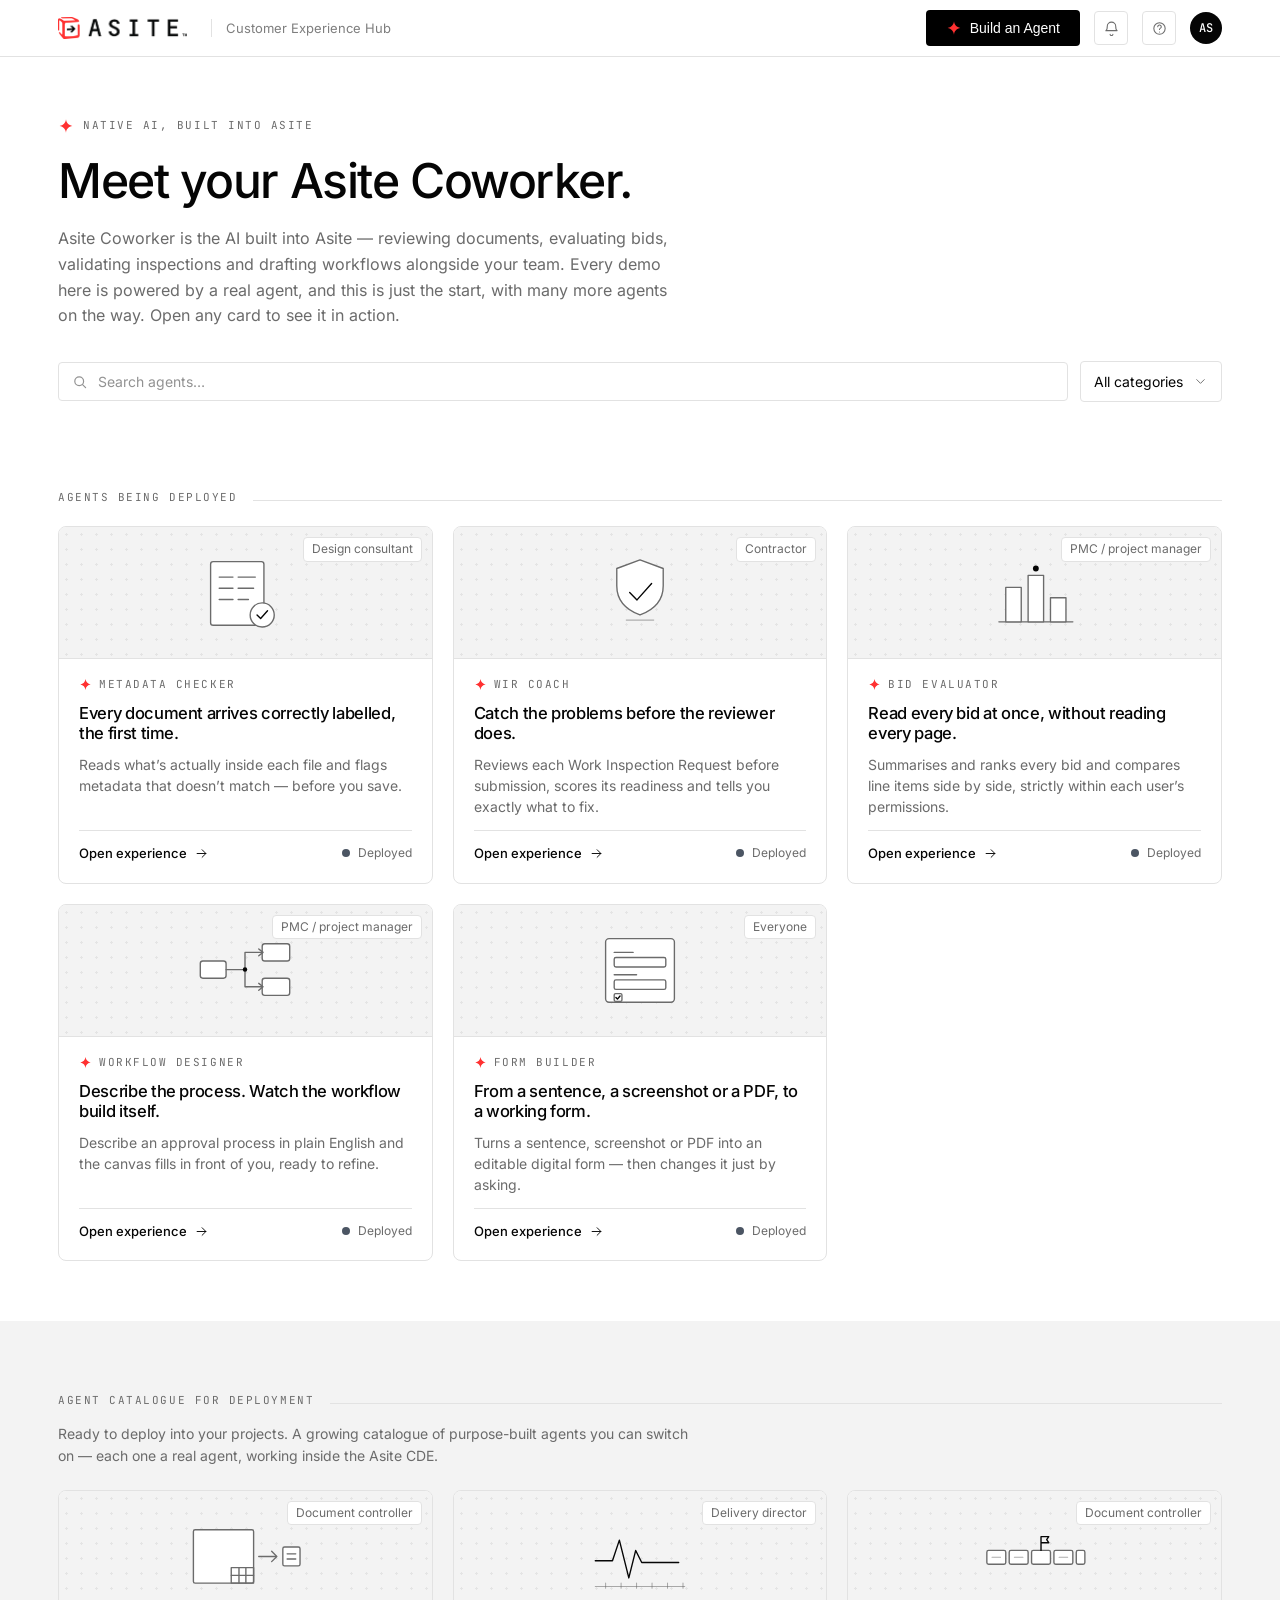
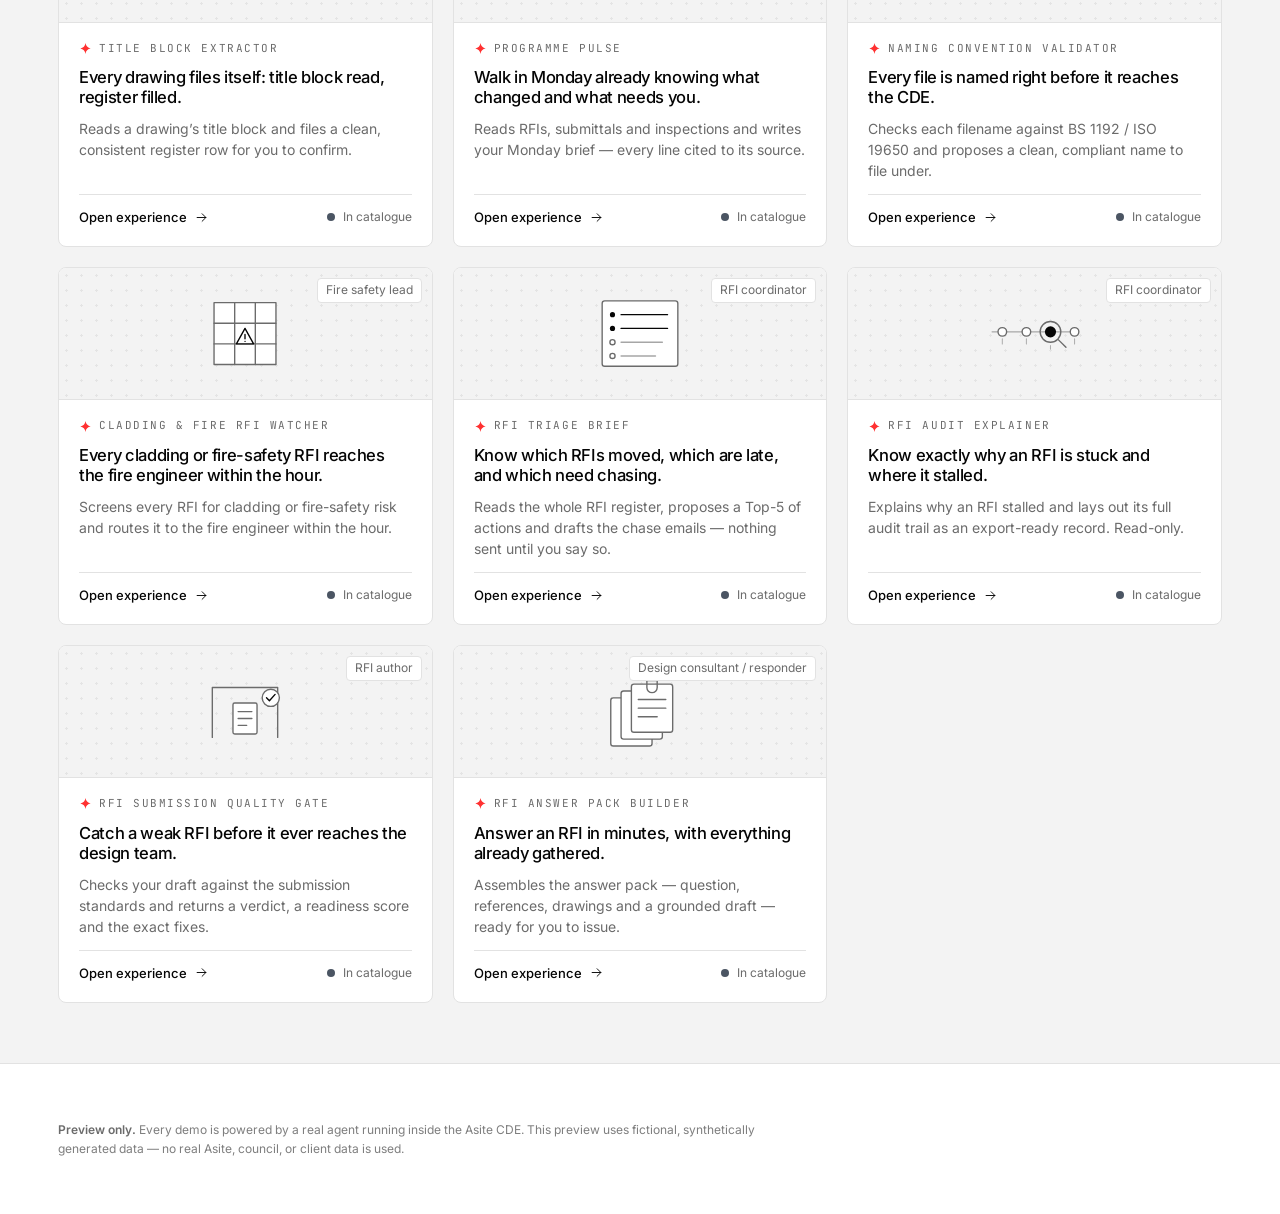
==== coworkers.html @ bb7d08a1 "asite-tech in roma" ====
<!DOCTYPE html>
<html lang="en"><head>
<meta charset="utf-8"><meta name="viewport" content="width=device-width, initial-scale=1">
<title>Meet your Asite Coworker · Asite Intelligence</title>
<link rel="icon" href="favicon.ico" sizes="any">
<link rel="icon" type="image/png" sizes="32x32" href="assets/favicons/favicon-32x32.png">
<link rel="icon" type="image/png" sizes="16x16" href="assets/favicons/favicon-16x16.png">
<link rel="apple-touch-icon" href="assets/favicons/apple-touch-icon.png">
<link rel="manifest" href="assets/favicons/site.webmanifest">
<meta name="theme-color" content="#050505">
<link rel="stylesheet" href="assets/roma.css">
<link rel="stylesheet" href="assets/app.css">
</head><body>
<nav class="roma-nav"><div class="roma-nav__in">
  <a class="brandmark" href="index.html"><img src="assets/logos/asite-logo-primary.png" alt="Asite"><span class="nav-cap">Customer Experience Hub</span></a>
  <div class="roma-nav__act">
    <button class="btn" onclick="return false;"><svg class="aispark" viewBox="0 0 24 24" fill="currentColor"><path d="M12 2c.5 5.2 4.3 9 9.5 10-5.2.9-9 4.3-9.5 10-.5-5.2-4.3-9-9.5-10 5.2-.9 9-4.3 9.5-10Z"/></svg>Build an Agent</button>
    <span class="iconbtn"><svg viewBox="0 0 24 24" fill="none" stroke="currentColor" stroke-width="1.5" stroke-linecap="round" stroke-linejoin="round"><path d="M6 9a6 6 0 0 1 12 0c0 5 2 6 2 6H4s2-1 2-6z"/><path d="M10 20a2 2 0 0 0 4 0"/></svg></span><span class="iconbtn"><svg viewBox="0 0 24 24" fill="none" stroke="currentColor" stroke-width="1.5" stroke-linecap="round" stroke-linejoin="round"><circle cx="12" cy="12" r="8"/><path d="M9.5 9.5a2.5 2.5 0 1 1 3.5 2.3c-.7.4-1 .8-1 1.7"/><path d="M12 17h.01"/></svg></span><span class="navavatar">AS</span>
  </div>
</div></nav>
<div class="band band--tight"><div class="roma-wrap">
  <span class="hero-eye"><svg class="aispark" viewBox="0 0 24 24" fill="currentColor"><path d="M12 2c.5 5.2 4.3 9 9.5 10-5.2.9-9 4.3-9.5 10-.5-5.2-4.3-9-9.5-10 5.2-.9 9-4.3 9.5-10Z"/></svg><span class="eyebrow">Native AI, built into Asite</span></span>
  <h1 class="heading">Meet your Asite Coworker.</h1>
  <p class="sec-sub" style="margin-top:20px;font-size:16px">Asite Coworker is the AI built into Asite — reviewing documents, evaluating bids, validating inspections and drafting workflows alongside your team. Every demo here is powered by a real agent, and this is just the start, with many more agents on the way. Open any card to see it in action.</p>
  <div class="controls">
    <div class="searchfield"><svg viewBox="0 0 20 20" fill="none" stroke="currentColor" stroke-width="1.5" stroke-linecap="round" stroke-linejoin="round"><circle cx="9" cy="9" r="5.5"/><path d="M13.2 13.2 L17 17"/></svg><input placeholder="Search agents…"></div>
    <span class="catselect">All categories <svg viewBox="0 0 24 24" fill="none" stroke="currentColor" stroke-width="1.5" stroke-linecap="round" stroke-linejoin="round"><path d="M6 9l6 6 6-6"/></svg></span>
  </div>
</div></div>
<div class="band band--tight" style="padding-top:8px"><div class="roma-wrap">
  <div class="sechead"><p class="eyebrow">Agents being deployed</p><span class="rl"></span></div>
  <div class="agrid"><article class="agcard">
      <div class="agthumb"><svg class="motif" viewBox="0 0 200 120" fill="none" stroke="currentColor" stroke-width="1.6" stroke-linecap="round" stroke-linejoin="round"><rect x="60" y="24" width="62" height="74" rx="3" fill="#fff"/><path d="M70 42h16M92 42h20M70 55h16M92 55h18M70 68h16M92 68h12"/><circle cx="120" cy="86" r="14" fill="#fff"/><path d="M114 86l4.2 4.2 8-9" stroke="#050505"/></svg><span class="tag">Design consultant</span></div>
      <div class="agbody">
        <div class="agcard__kick"><svg class="aispark" viewBox="0 0 24 24" fill="currentColor"><path d="M12 2c.5 5.2 4.3 9 9.5 10-5.2.9-9 4.3-9.5 10-.5-5.2-4.3-9-9.5-10 5.2-.9 9-4.3 9.5-10Z"/></svg><span class="eyebrow">Metadata Checker</span></div>
        <h3 class="agcard__title">Every document arrives correctly labelled, the first time.</h3>
        <p class="body-sm muted agcard__desc">Reads what’s actually inside each file and flags metadata that doesn’t match — before you save.</p>
        <div class="agcard__foot">
          <a class="oe" href="#" onclick="return false;">Open experience <svg viewBox="0 0 24 24" fill="none" stroke="currentColor" stroke-width="1.5" stroke-linecap="round" stroke-linejoin="round"><path d="M5 12h14M13 6l6 6-6 6"/></svg></a>
          <span class="status status--ok agcard__st">Deployed</span>
        </div>
      </div>
    </article>
<article class="agcard">
      <div class="agthumb"><svg class="motif" viewBox="0 0 200 120" fill="none" stroke="currentColor" stroke-width="1.6" stroke-linecap="round" stroke-linejoin="round"><path d="M100 22l27 10v20q0 24-27 34q-27-10-27-34V32z" fill="#fff"/><path d="M88 60l8.5 8.5 17-19" stroke="#050505"/><path d="M84 92h32" stroke-width="1.2" opacity=".5"/></svg><span class="tag">Contractor</span></div>
      <div class="agbody">
        <div class="agcard__kick"><svg class="aispark" viewBox="0 0 24 24" fill="currentColor"><path d="M12 2c.5 5.2 4.3 9 9.5 10-5.2.9-9 4.3-9.5 10-.5-5.2-4.3-9-9.5-10 5.2-.9 9-4.3 9.5-10Z"/></svg><span class="eyebrow">WIR Coach</span></div>
        <h3 class="agcard__title">Catch the problems before the reviewer does.</h3>
        <p class="body-sm muted agcard__desc">Reviews each Work Inspection Request before submission, scores its readiness and tells you exactly what to fix.</p>
        <div class="agcard__foot">
          <a class="oe" href="wir-coach.html">Open experience <svg viewBox="0 0 24 24" fill="none" stroke="currentColor" stroke-width="1.5" stroke-linecap="round" stroke-linejoin="round"><path d="M5 12h14M13 6l6 6-6 6"/></svg></a>
          <span class="status status--ok agcard__st">Deployed</span>
        </div>
      </div>
    </article>
<article class="agcard">
      <div class="agthumb"><svg class="motif" viewBox="0 0 200 120" fill="none" stroke="currentColor" stroke-width="1.6" stroke-linecap="round" stroke-linejoin="round"><path d="M58 94h86"/><rect x="66" y="54" width="18" height="40" fill="#fff"/><rect x="92" y="40" width="18" height="54" fill="#fff"/><rect x="118" y="66" width="18" height="28" fill="#fff"/><circle cx="101" cy="32" r="3.4" fill="#050505" stroke="none"/></svg><span class="tag">PMC / project manager</span></div>
      <div class="agbody">
        <div class="agcard__kick"><svg class="aispark" viewBox="0 0 24 24" fill="currentColor"><path d="M12 2c.5 5.2 4.3 9 9.5 10-5.2.9-9 4.3-9.5 10-.5-5.2-4.3-9-9.5-10 5.2-.9 9-4.3 9.5-10Z"/></svg><span class="eyebrow">Bid Evaluator</span></div>
        <h3 class="agcard__title">Read every bid at once, without reading every page.</h3>
        <p class="body-sm muted agcard__desc">Summarises and ranks every bid and compares line items side by side, strictly within each user’s permissions.</p>
        <div class="agcard__foot">
          <a class="oe" href="#" onclick="return false;">Open experience <svg viewBox="0 0 24 24" fill="none" stroke="currentColor" stroke-width="1.5" stroke-linecap="round" stroke-linejoin="round"><path d="M5 12h14M13 6l6 6-6 6"/></svg></a>
          <span class="status status--ok agcard__st">Deployed</span>
        </div>
      </div>
    </article>
<article class="agcard">
      <div class="agthumb"><svg class="motif" viewBox="0 0 200 120" fill="none" stroke="currentColor" stroke-width="1.6" stroke-linecap="round" stroke-linejoin="round"><rect x="48" y="50" width="30" height="20" rx="3" fill="#fff"/><rect x="120" y="30" width="32" height="20" rx="3" fill="#fff"/><rect x="120" y="70" width="32" height="20" rx="3" fill="#fff"/><path d="M78 60h22M100 60V40h20M100 60v20h20"/><circle cx="100" cy="60" r="2.6" fill="#050505" stroke="none"/><path d="M116 36l5 4-5 4M116 76l5 4-5 4"/></svg><span class="tag">PMC / project manager</span></div>
      <div class="agbody">
        <div class="agcard__kick"><svg class="aispark" viewBox="0 0 24 24" fill="currentColor"><path d="M12 2c.5 5.2 4.3 9 9.5 10-5.2.9-9 4.3-9.5 10-.5-5.2-4.3-9-9.5-10 5.2-.9 9-4.3 9.5-10Z"/></svg><span class="eyebrow">Workflow Designer</span></div>
        <h3 class="agcard__title">Describe the process. Watch the workflow build itself.</h3>
        <p class="body-sm muted agcard__desc">Describe an approval process in plain English and the canvas fills in front of you, ready to refine.</p>
        <div class="agcard__foot">
          <a class="oe" href="#" onclick="return false;">Open experience <svg viewBox="0 0 24 24" fill="none" stroke="currentColor" stroke-width="1.5" stroke-linecap="round" stroke-linejoin="round"><path d="M5 12h14M13 6l6 6-6 6"/></svg></a>
          <span class="status status--ok agcard__st">Deployed</span>
        </div>
      </div>
    </article>
<article class="agcard">
      <div class="agthumb"><svg class="motif" viewBox="0 0 200 120" fill="none" stroke="currentColor" stroke-width="1.6" stroke-linecap="round" stroke-linejoin="round"><rect x="60" y="24" width="80" height="74" rx="4" fill="#fff"/><path d="M70 40h22"/><rect x="70" y="46" width="60" height="11" rx="2"/><path d="M70 66h26"/><rect x="70" y="72" width="60" height="11" rx="2"/><rect x="70" y="88" width="9" height="9" rx="1.6"/><path d="M72 92.5l1.8 1.8 3-3.6" stroke="#050505"/></svg><span class="tag">Everyone</span></div>
      <div class="agbody">
        <div class="agcard__kick"><svg class="aispark" viewBox="0 0 24 24" fill="currentColor"><path d="M12 2c.5 5.2 4.3 9 9.5 10-5.2.9-9 4.3-9.5 10-.5-5.2-4.3-9-9.5-10 5.2-.9 9-4.3 9.5-10Z"/></svg><span class="eyebrow">Form Builder</span></div>
        <h3 class="agcard__title">From a sentence, a screenshot or a PDF, to a working form.</h3>
        <p class="body-sm muted agcard__desc">Turns a sentence, screenshot or PDF into an editable digital form — then changes it just by asking.</p>
        <div class="agcard__foot">
          <a class="oe" href="#" onclick="return false;">Open experience <svg viewBox="0 0 24 24" fill="none" stroke="currentColor" stroke-width="1.5" stroke-linecap="round" stroke-linejoin="round"><path d="M5 12h14M13 6l6 6-6 6"/></svg></a>
          <span class="status status--ok agcard__st">Deployed</span>
        </div>
      </div>
    </article></div>
</div></div>
<div class="band band--tint band--tight"><div class="roma-wrap">
  <div class="sechead"><p class="eyebrow">Agent catalogue for deployment</p><span class="rl"></span></div>
  <p class="section-sub">Ready to deploy into your projects. A growing catalogue of purpose-built agents you can switch on — each one a real agent, working inside the Asite CDE.</p>
  <div class="agrid"><article class="agcard">
      <div class="agthumb"><svg class="motif" viewBox="0 0 200 120" fill="none" stroke="currentColor" stroke-width="1.6" stroke-linecap="round" stroke-linejoin="round"><rect x="40" y="30" width="70" height="62" rx="2" fill="#fff"/><rect x="84" y="74" width="26" height="18"/><path d="M84 83h26M93 74v18M101 74v18"/><path d="M116 61h20"/><path d="M131 55l6 6-6 6"/><rect x="144" y="50" width="20" height="22" rx="2" fill="#fff"/><path d="M149 58h10M149 64h10"/></svg><span class="tag">Document controller</span></div>
      <div class="agbody">
        <div class="agcard__kick"><svg class="aispark" viewBox="0 0 24 24" fill="currentColor"><path d="M12 2c.5 5.2 4.3 9 9.5 10-5.2.9-9 4.3-9.5 10-.5-5.2-4.3-9-9.5-10 5.2-.9 9-4.3 9.5-10Z"/></svg><span class="eyebrow">Title Block Extractor</span></div>
        <h3 class="agcard__title">Every drawing files itself: title block read, register filled.</h3>
        <p class="body-sm muted agcard__desc">Reads a drawing’s title block and files a clean, consistent register row for you to confirm.</p>
        <div class="agcard__foot">
          <a class="oe" href="#" onclick="return false;">Open experience <svg viewBox="0 0 24 24" fill="none" stroke="currentColor" stroke-width="1.5" stroke-linecap="round" stroke-linejoin="round"><path d="M5 12h14M13 6l6 6-6 6"/></svg></a>
          <span class="status status--ok agcard__st">In catalogue</span>
        </div>
      </div>
    </article>
<article class="agcard">
      <div class="agthumb"><svg class="motif" viewBox="0 0 200 120" fill="none" stroke="currentColor" stroke-width="1.6" stroke-linecap="round" stroke-linejoin="round"><path d="M48 96h104" stroke-width="1.2" opacity=".55"/><path d="M60 92v6M78 92v6M96 92v6M114 92v6M132 92v6M150 92v6" stroke-width="1.2" opacity=".55"/><path d="M48 66h20l8-24 11 44 8-32 7 14h43" stroke="#050505"/></svg><span class="tag">Delivery director</span></div>
      <div class="agbody">
        <div class="agcard__kick"><svg class="aispark" viewBox="0 0 24 24" fill="currentColor"><path d="M12 2c.5 5.2 4.3 9 9.5 10-5.2.9-9 4.3-9.5 10-.5-5.2-4.3-9-9.5-10 5.2-.9 9-4.3 9.5-10Z"/></svg><span class="eyebrow">Programme Pulse</span></div>
        <h3 class="agcard__title">Walk in Monday already knowing what changed and what needs you.</h3>
        <p class="body-sm muted agcard__desc">Reads RFIs, submittals and inspections and writes your Monday brief — every line cited to its source.</p>
        <div class="agcard__foot">
          <a class="oe" href="#" onclick="return false;">Open experience <svg viewBox="0 0 24 24" fill="none" stroke="currentColor" stroke-width="1.5" stroke-linecap="round" stroke-linejoin="round"><path d="M5 12h14M13 6l6 6-6 6"/></svg></a>
          <span class="status status--ok agcard__st">In catalogue</span>
        </div>
      </div>
    </article>
<article class="agcard">
      <div class="agthumb"><svg class="motif" viewBox="0 0 200 120" fill="none" stroke="currentColor" stroke-width="1.6" stroke-linecap="round" stroke-linejoin="round"><rect x="44" y="54" width="22" height="16" rx="2" fill="#fff"/><rect x="70" y="54" width="22" height="16" rx="2" fill="#fff"/><rect x="96" y="54" width="22" height="16" rx="2" fill="#fff"/><rect x="122" y="54" width="22" height="16" rx="2" fill="#fff"/><rect x="148" y="54" width="10" height="16" rx="2" fill="#fff"/><path d="M50 62h10M76 62h10M128 62h10" stroke-width="1.2" opacity=".55"/><path d="M107 38v16M107 38h9l-2.4 3.4L116 45h-9" stroke="#050505"/></svg><span class="tag">Document controller</span></div>
      <div class="agbody">
        <div class="agcard__kick"><svg class="aispark" viewBox="0 0 24 24" fill="currentColor"><path d="M12 2c.5 5.2 4.3 9 9.5 10-5.2.9-9 4.3-9.5 10-.5-5.2-4.3-9-9.5-10 5.2-.9 9-4.3 9.5-10Z"/></svg><span class="eyebrow">Naming Convention Validator</span></div>
        <h3 class="agcard__title">Every file is named right before it reaches the CDE.</h3>
        <p class="body-sm muted agcard__desc">Checks each filename against BS 1192 / ISO 19650 and proposes a clean, compliant name to file under.</p>
        <div class="agcard__foot">
          <a class="oe" href="#" onclick="return false;">Open experience <svg viewBox="0 0 24 24" fill="none" stroke="currentColor" stroke-width="1.5" stroke-linecap="round" stroke-linejoin="round"><path d="M5 12h14M13 6l6 6-6 6"/></svg></a>
          <span class="status status--ok agcard__st">In catalogue</span>
        </div>
      </div>
    </article>
<article class="agcard">
      <div class="agthumb"><svg class="motif" viewBox="0 0 200 120" fill="none" stroke="currentColor" stroke-width="1.6" stroke-linecap="round" stroke-linejoin="round"><rect x="64" y="24" width="72" height="72" fill="#fff"/><path d="M88 24v72M112 24v72M64 48h72M64 72h72"/><path d="M100 54l10 18H90z" fill="#fff" stroke="#050505"/><path d="M100 61v5M100 69h.1" stroke="#050505"/></svg><span class="tag">Fire safety lead</span></div>
      <div class="agbody">
        <div class="agcard__kick"><svg class="aispark" viewBox="0 0 24 24" fill="currentColor"><path d="M12 2c.5 5.2 4.3 9 9.5 10-5.2.9-9 4.3-9.5 10-.5-5.2-4.3-9-9.5-10 5.2-.9 9-4.3 9.5-10Z"/></svg><span class="eyebrow">Cladding & Fire RFI Watcher</span></div>
        <h3 class="agcard__title">Every cladding or fire-safety RFI reaches the fire engineer within the hour.</h3>
        <p class="body-sm muted agcard__desc">Screens every RFI for cladding or fire-safety risk and routes it to the fire engineer within the hour.</p>
        <div class="agcard__foot">
          <a class="oe" href="#" onclick="return false;">Open experience <svg viewBox="0 0 24 24" fill="none" stroke="currentColor" stroke-width="1.5" stroke-linecap="round" stroke-linejoin="round"><path d="M5 12h14M13 6l6 6-6 6"/></svg></a>
          <span class="status status--ok agcard__st">In catalogue</span>
        </div>
      </div>
    </article>
<article class="agcard">
      <div class="agthumb"><svg class="motif" viewBox="0 0 200 120" fill="none" stroke="currentColor" stroke-width="1.6" stroke-linecap="round" stroke-linejoin="round"><rect x="56" y="22" width="88" height="76" rx="3" fill="#fff"/><circle cx="68" cy="38" r="3" fill="#050505" stroke="none"/><path d="M78 38h54" stroke="#050505"/><circle cx="68" cy="54" r="3" fill="#050505" stroke="none"/><path d="M78 54h54" stroke="#050505"/><circle cx="68" cy="70" r="3"/><path d="M78 70h48" opacity=".6"/><circle cx="68" cy="86" r="3"/><path d="M78 86h40" opacity=".6"/></svg><span class="tag">RFI coordinator</span></div>
      <div class="agbody">
        <div class="agcard__kick"><svg class="aispark" viewBox="0 0 24 24" fill="currentColor"><path d="M12 2c.5 5.2 4.3 9 9.5 10-5.2.9-9 4.3-9.5 10-.5-5.2-4.3-9-9.5-10 5.2-.9 9-4.3 9.5-10Z"/></svg><span class="eyebrow">RFI Triage Brief</span></div>
        <h3 class="agcard__title">Know which RFIs moved, which are late, and which need chasing.</h3>
        <p class="body-sm muted agcard__desc">Reads the whole RFI register, proposes a Top-5 of actions and drafts the chase emails — nothing sent until you say so.</p>
        <div class="agcard__foot">
          <a class="oe" href="#" onclick="return false;">Open experience <svg viewBox="0 0 24 24" fill="none" stroke="currentColor" stroke-width="1.5" stroke-linecap="round" stroke-linejoin="round"><path d="M5 12h14M13 6l6 6-6 6"/></svg></a>
          <span class="status status--ok agcard__st">In catalogue</span>
        </div>
      </div>
    </article>
<article class="agcard">
      <div class="agthumb"><svg class="motif" viewBox="0 0 200 120" fill="none" stroke="currentColor" stroke-width="1.6" stroke-linecap="round" stroke-linejoin="round"><path d="M50 58h100" stroke-width="1.2" opacity=".55"/><circle cx="62" cy="58" r="5" fill="#fff"/><circle cx="90" cy="58" r="5" fill="#fff"/><circle cx="146" cy="58" r="5" fill="#fff"/><circle cx="118" cy="58" r="6.5" fill="#050505" stroke="none"/><circle cx="118" cy="58" r="12"/><path d="M127 67l9 9"/><path d="M62 66v6M90 66v6M118 74v4M146 66v6" stroke-width="1.2" opacity=".5"/></svg><span class="tag">RFI coordinator</span></div>
      <div class="agbody">
        <div class="agcard__kick"><svg class="aispark" viewBox="0 0 24 24" fill="currentColor"><path d="M12 2c.5 5.2 4.3 9 9.5 10-5.2.9-9 4.3-9.5 10-.5-5.2-4.3-9-9.5-10 5.2-.9 9-4.3 9.5-10Z"/></svg><span class="eyebrow">RFI Audit Explainer</span></div>
        <h3 class="agcard__title">Know exactly why an RFI is stuck and where it stalled.</h3>
        <p class="body-sm muted agcard__desc">Explains why an RFI stalled and lays out its full audit trail as an export-ready record. Read-only.</p>
        <div class="agcard__foot">
          <a class="oe" href="#" onclick="return false;">Open experience <svg viewBox="0 0 24 24" fill="none" stroke="currentColor" stroke-width="1.5" stroke-linecap="round" stroke-linejoin="round"><path d="M5 12h14M13 6l6 6-6 6"/></svg></a>
          <span class="status status--ok agcard__st">In catalogue</span>
        </div>
      </div>
    </article>
<article class="agcard">
      <div class="agthumb"><svg class="motif" viewBox="0 0 200 120" fill="none" stroke="currentColor" stroke-width="1.6" stroke-linecap="round" stroke-linejoin="round"><path d="M62 32v58M138 32v58M62 32h76"/><rect x="86" y="50" width="28" height="36" rx="2" fill="#fff"/><path d="M92 60h16M92 68h16M92 76h10"/><circle cx="130" cy="44" r="10" fill="#fff"/><path d="M125 44l3.4 3.4 6.6-7.4" stroke="#050505"/></svg><span class="tag">RFI author</span></div>
      <div class="agbody">
        <div class="agcard__kick"><svg class="aispark" viewBox="0 0 24 24" fill="currentColor"><path d="M12 2c.5 5.2 4.3 9 9.5 10-5.2.9-9 4.3-9.5 10-.5-5.2-4.3-9-9.5-10 5.2-.9 9-4.3 9.5-10Z"/></svg><span class="eyebrow">RFI Submission Quality Gate</span></div>
        <h3 class="agcard__title">Catch a weak RFI before it ever reaches the design team.</h3>
        <p class="body-sm muted agcard__desc">Checks your draft against the submission standards and returns a verdict, a readiness score and the exact fixes.</p>
        <div class="agcard__foot">
          <a class="oe" href="#" onclick="return false;">Open experience <svg viewBox="0 0 24 24" fill="none" stroke="currentColor" stroke-width="1.5" stroke-linecap="round" stroke-linejoin="round"><path d="M5 12h14M13 6l6 6-6 6"/></svg></a>
          <span class="status status--ok agcard__st">In catalogue</span>
        </div>
      </div>
    </article>
<article class="agcard">
      <div class="agthumb"><svg class="motif" viewBox="0 0 200 120" fill="none" stroke="currentColor" stroke-width="1.6" stroke-linecap="round" stroke-linejoin="round"><rect x="66" y="44" width="48" height="56" rx="3" fill="#fff"/><rect x="78" y="36" width="48" height="56" rx="3" fill="#fff"/><rect x="90" y="28" width="48" height="56" rx="3" fill="#fff"/><path d="M98 46h32M98 56h32M98 66h22"/><path d="M108 24h12v8a6 6 0 0 1-12 0z"/></svg><span class="tag">Design consultant / responder</span></div>
      <div class="agbody">
        <div class="agcard__kick"><svg class="aispark" viewBox="0 0 24 24" fill="currentColor"><path d="M12 2c.5 5.2 4.3 9 9.5 10-5.2.9-9 4.3-9.5 10-.5-5.2-4.3-9-9.5-10 5.2-.9 9-4.3 9.5-10Z"/></svg><span class="eyebrow">RFI Answer Pack Builder</span></div>
        <h3 class="agcard__title">Answer an RFI in minutes, with everything already gathered.</h3>
        <p class="body-sm muted agcard__desc">Assembles the answer pack — question, references, drawings and a grounded draft — ready for you to issue.</p>
        <div class="agcard__foot">
          <a class="oe" href="#" onclick="return false;">Open experience <svg viewBox="0 0 24 24" fill="none" stroke="currentColor" stroke-width="1.5" stroke-linecap="round" stroke-linejoin="round"><path d="M5 12h14M13 6l6 6-6 6"/></svg></a>
          <span class="status status--ok agcard__st">In catalogue</span>
        </div>
      </div>
    </article></div>
</div></div>
<footer class="roma-foot"><div class="roma-wrap"><p class="footfine"><b>Preview only.</b> Every demo is powered by a real agent running inside the Asite CDE. This preview uses fictional, synthetically generated data — no real Asite, council, or client data is used.</p></div></footer>
</body></html>
---- assets/roma.css ----
/* ============================================================
   ASITE — ROMA · roma.css
   Standalone component stylesheet. Bundles tokens + fonts +
   component recipes so a team can drop this one file (plus the
   .woff2 fonts beside it) and build on-brand Roma surfaces.
   ------------------------------------------------------------
   Rules that never bend:
   · FULLY ACHROMATIC. There is no chromatic accent anywhere in
     the interface. Red survives in exactly two places: the Asite
     logo artwork, and error/alert communication (--error).
   · Depth from 1px hairlines + ONE shadow — never fills.
   · NO EDGE BARS (COMPULSORY). Never put a thick or coloured
     border on the edge of a card, panel, banner, row or callout.
     All structural borders are the 1px neutral --hairline; accent
     is carried by a mark/dot/tint, never a rail.
   · Hierarchy by VALUE (ink → ink-2 → ink-3) and weight (400→500).
   · Editorial corners: 4px interactive, 8px cards. No pills.
   · Secondary CTAs carry a FULL border — never a bottom stroke.
   · Inter for everything; JetBrains Mono for data/figures.
   ============================================================ */

@font-face { font-family:'Inter'; src:url('fonts/Inter-400.woff2') format('woff2'); font-weight:400; font-display:swap; }
@font-face { font-family:'Inter'; src:url('fonts/Inter-500.woff2') format('woff2'); font-weight:500; font-display:swap; }
@font-face { font-family:'Inter'; src:url('fonts/Inter-600.woff2') format('woff2'); font-weight:600; font-display:swap; }
@font-face { font-family:'JetBrains Mono'; src:url('fonts/JetBrainsMono-400.woff2') format('woff2'); font-weight:400; font-display:swap; }
@font-face { font-family:'JetBrains Mono'; src:url('fonts/JetBrainsMono-500.woff2') format('woff2'); font-weight:500; font-display:swap; }

:root{
  --ink:#050505; --ink-black:#000; --ink-nav:#151515; --ink-fine:#292929;
  --ink-2:#6b6b6b; --ink-3:#7e7e7e; --ink-mute:#929292; --ink-faint:#b3b3b3;
  --canvas:#fff; --tint:#f3f3f3; --hairline:#e2e2e2; --hairline-strong:#d4d4d4;
  /* fully achromatic — retired accent repointed to ink / neutral */
  --focus-ring:rgba(5,5,5,.16); --select-wash:rgba(5,5,5,.05);
  --signal:var(--ink); --signal-deep:#000; --signal-wash:var(--select-wash); --signal-line:var(--focus-ring);
  /* brand red lives only in the logo artwork */
  --brand-red:#FF3131;
  /* error — the only red allowed in the interface */
  --error:#E5241B; --error-wash:rgba(229,36,27,.10); --error-line:rgba(229,36,27,.32);
  --ok:#4B5563; --warn:#6b6b6b; --stop:#E5241B; --info:#6b6b6b; --idle:#b3b3b3;
  --font-sans:'Inter',ui-sans-serif,system-ui,-apple-system,'Helvetica Neue',Arial,sans-serif;
  --font-mono:'JetBrains Mono',ui-monospace,'SF Mono',Menlo,Consolas,monospace;
  --r-sharp:4px; --r-card:8px;
  --shadow-card:rgba(5,5,5,.08) 0 2px 24px 0;
  --page-max:1212px; --ease:cubic-bezier(.41,.66,.36,.86);
}

/* ---- reset ------------------------------------------------ */
*{box-sizing:border-box;margin:0;padding:0}
html{-webkit-font-smoothing:antialiased;text-rendering:optimizeLegibility}
body{background:var(--canvas);color:var(--ink);font-family:var(--font-sans);
  font-size:16px;line-height:1.4;font-weight:400}
a{color:inherit;text-decoration:none}
img,svg{display:block;max-width:100%}
::selection{background:#050505;color:#fff}

/* ---- type helpers ---------------------------------------- */
.display   {font-size:clamp(38px,5.4vw,54px);line-height:1;letter-spacing:-1.62px;font-weight:500}
.heading   {font-size:48px;line-height:1.05;letter-spacing:-1.44px;font-weight:500}
.heading-sm{font-size:32px;line-height:1.1;letter-spacing:-.74px;font-weight:500}
.subheading{font-size:20px;line-height:1.2;letter-spacing:-.4px;font-weight:500}
.body      {font-size:16px;line-height:1.4;font-weight:400}
.body-sm   {font-size:14px;line-height:1.4;font-weight:400}
.caption   {font-size:12px;line-height:1.4;color:var(--ink-3)}
.mono      {font-family:var(--font-mono);font-size:12.5px;line-height:1.5;letter-spacing:0}
.muted     {color:var(--ink-2)}
.eyebrow   {font-family:var(--font-mono);font-size:11px;letter-spacing:.14em;text-transform:uppercase;color:var(--ink-2)}

/* ---- layout ---------------------------------------------- */
.roma-wrap{max-width:var(--page-max);margin:0 auto;padding:0 24px}
.band{background:var(--canvas);padding:96px 0}
.band--tint{background:var(--tint)}
.band--tight{padding:60px 0}
.rule{height:1px;background:var(--hairline);border:0}

/* ---- navigation ------------------------------------------ */
.roma-nav{position:sticky;top:0;z-index:50;background:rgba(255,255,255,.86);
  backdrop-filter:saturate(1.4) blur(10px);border-bottom:1px solid var(--hairline)}
.roma-nav__in{max-width:var(--page-max);margin:0 auto;height:56px;padding:0 24px;
  display:flex;align-items:center;justify-content:space-between}
.roma-logo{display:flex;align-items:center;gap:9px;color:var(--ink)}
.roma-logo svg{height:20px;width:auto}
.roma-logo__word{font-weight:600;font-size:15px;letter-spacing:.16em}
.roma-nav__links{display:flex;gap:22px}
.roma-nav__links a{font-size:14px;color:var(--ink-nav);transition:color .2s var(--ease)}
.roma-nav__links a:hover{color:var(--ink)}
.roma-nav__act{display:flex;align-items:center;gap:14px}

/* ---- buttons --------------------------------------------- */
.btn{display:inline-flex;align-items:center;gap:8px;background:var(--ink-black);
  color:#fff;font-size:14px;font-weight:500;padding:10px 20px;border:0;
  border-radius:var(--r-sharp);cursor:pointer;transition:background .2s var(--ease),transform .2s var(--ease)}
.btn:hover{background:#1a1a1a}
.btn--lg{padding:13px 26px;font-size:16px}
/* secondary CTA — FULL border, never a bottom stroke */
.btn-ghost{display:inline-flex;align-items:center;gap:8px;background:none;
  color:var(--ink);font-size:14px;font-weight:500;padding:9px 18px;
  border:1px solid var(--hairline-strong);border-radius:var(--r-sharp);
  cursor:pointer;transition:border-color .2s var(--ease),background .2s var(--ease)}
.btn-ghost:hover{border-color:var(--ink)}
/* plain text link (for tertiary nav actions that shouldn't be a button) */
.btn-link{background:none;border:0;color:var(--ink-2);font-size:14px;padding:9px 0;cursor:pointer;transition:color .2s var(--ease)}
.btn-link:hover{color:var(--ink)}
.btn-outline{display:inline-flex;align-items:center;gap:8px;background:none;
  border:1px solid var(--hairline-strong);color:var(--ink);font-size:14px;font-weight:500;
  padding:9px 18px;border-radius:var(--r-sharp);cursor:pointer;transition:border-color .2s var(--ease)}
.btn-outline:hover{border-color:var(--ink)}
.btn-muted{background:none;border:1px solid rgba(0,0,0,.28);color:rgba(0,0,0,.4);
  font-size:14px;padding:9px 18px;border-radius:var(--r-sharp);cursor:not-allowed}

/* ---- tab row --------------------------------------------- */
.tabrow{display:flex;gap:8px;overflow-x:auto;border-bottom:1px solid var(--hairline)}
.tab{font-size:14px;font-weight:400;color:rgba(0,0,0,.4);padding:10px 2px;
  border:0;background:none;border-bottom:1px solid transparent;margin-bottom:-1px;
  cursor:pointer;white-space:nowrap;transition:color .2s var(--ease),border-color .2s var(--ease)}
.tab:hover{color:var(--ink-2)}
.tab[aria-selected="true"],.tab.is-active{color:var(--ink);border-bottom-color:var(--ink)}

/* ---- cards ----------------------------------------------- */
.card{background:var(--canvas);border-radius:var(--r-card);border:1px solid var(--hairline);padding:24px}
.band--tint .card{border-color:transparent;box-shadow:var(--shadow-card)}
.card__title{font-size:16px;font-weight:500;letter-spacing:-.2px}
.card__meta{font-size:12px;color:var(--ink-3);margin-top:2px}

/* ---- frames (images / previews) -------------------------- */
.frame{border:1px solid var(--hairline);border-radius:var(--r-card);padding:3px;background:var(--canvas)}
.frame img{border-radius:6px}

/* ---- inputs ---------------------------------------------- */
.input{width:100%;font-family:var(--font-sans);font-size:14px;color:var(--ink);
  background:var(--canvas);border:1px solid var(--hairline);border-radius:var(--r-sharp);
  padding:10px 12px;transition:border-color .2s var(--ease)}
.input::placeholder{color:var(--ink-mute)}
.input:focus{outline:0;border-color:var(--ink)}

/* ---- tags / chips ---------------------------------------- */
.tag{display:inline-flex;align-items:center;gap:6px;font-size:12px;color:var(--ink-2);
  border:1px solid var(--hairline);border-radius:var(--r-sharp);padding:3px 8px}
.chip{display:inline-flex;align-items:center;gap:6px;font-family:var(--font-mono);
  font-size:11.5px;color:var(--ink-2);border:1px solid var(--hairline);
  border-radius:var(--r-sharp);padding:4px 8px;background:var(--canvas)}

/* ---- status (dot + text, never a filled pill) ------------ */
.status{display:inline-flex;align-items:center;gap:8px;font-size:13px;color:var(--ink)}
.status::before{content:"";width:8px;height:8px;border-radius:50%;background:var(--idle);flex:0 0 auto}
.status--ok::before{background:var(--ok)} .status--warn::before{background:var(--warn)}
.status--stop::before{background:var(--stop)} .status--info::before{background:var(--info)}

/* ---- trust logo bar -------------------------------------- */
.logobar{display:flex;flex-wrap:wrap;align-items:center;gap:40px;justify-content:center}
.logobar img,.logobar span{height:20px;opacity:.7;filter:grayscale(1)}
.logobar span{font-size:14px;color:var(--ink-2);display:inline-flex;align-items:center}

/* ---- testimonial ----------------------------------------- */
.testimonial{background:var(--canvas);border-radius:var(--r-card);box-shadow:var(--shadow-card);padding:26px}
.testimonial p{font-size:16px;line-height:1.5;color:var(--ink)}
.testimonial figcaption{display:flex;align-items:center;gap:10px;margin-top:18px}
.testimonial img{width:32px;height:32px;border-radius:50%}
.testimonial .name{font-size:14px;font-weight:500}
.testimonial .role{font-size:12px;color:var(--ink-3)}

/* ---- stat ------------------------------------------------ */
.stat{display:flex;flex-direction:column;gap:4px}
.stat__n{font-size:48px;line-height:1;letter-spacing:-1.4px;font-weight:500}
.stat__l{font-size:13px;color:var(--ink-2)}

/* ---- footer ---------------------------------------------- */
.roma-foot{background:var(--canvas);border-top:1px solid var(--hairline);padding:56px 0}
.roma-foot a{color:var(--ink-2);font-size:14px}
.roma-foot a:hover{color:var(--ink)}
.roma-foot .fine{color:var(--ink-fine);font-size:12px}

/* ============================================================
   PRODUCT FRAME — .roma-product
   Achromatic like everything else. A browser-chrome top bar
   frames the surface as content. The primary product action is
   filled ink; the live element is an INK dot that pulses.
   ============================================================ */
.roma-product{border:1px solid var(--hairline);border-radius:var(--r-card);
  overflow:hidden;background:var(--canvas);box-shadow:var(--shadow-card)}
.roma-product__bar{display:flex;align-items:center;gap:8px;height:36px;padding:0 12px;
  background:var(--tint);border-bottom:1px solid var(--hairline)}
.roma-product__bar i{width:9px;height:9px;border-radius:50%;background:var(--hairline-strong);display:block}
.roma-product__bar .u{margin-left:8px;font-family:var(--font-mono);font-size:11px;color:var(--ink-3)}
.roma-product__body{padding:20px}
.roma-product .accent{color:var(--ink)}
.roma-product .accent-bg{background:var(--ink);color:#fff}
.roma-product .accent-line{border-color:var(--hairline-strong)}
.roma-product .accent-wash{background:var(--select-wash)}
.roma-product .p-focus{outline:0;box-shadow:0 0 0 3px var(--focus-ring);border-color:var(--ink)}
.roma-product .p-btn{background:var(--ink-black);color:#fff;font-size:13px;font-weight:500;
  border:0;border-radius:6px;padding:8px 14px;cursor:pointer;transition:background .2s var(--ease)}
.roma-product .p-btn:hover{background:#1a1a1a}
.roma-product .p-status{display:inline-flex;align-items:center;gap:7px;font-size:12.5px;color:var(--ink)}
.roma-product .p-status::before{content:"";width:8px;height:8px;border-radius:50%;background:var(--idle)}
.roma-product .p-live::before{background:var(--ink);animation:roma-pulse 1.4s var(--ease) infinite}

/* ============================================================
   ASITE INTELLIGENCE — achromatic register
   No AI purple, no robots, no gradients. Intelligence is a
   4-point spark (setting-out cross → star), rendered in INK.
   The live agent is a filled-ink spark that pulses; errors use
   --error. Nothing here is coloured.
   ============================================================ */
.spark{width:16px;height:16px;color:var(--ink);flex:0 0 auto}
.spark--live{color:var(--ink)}
.spark--live-pulse{color:var(--ink);animation:roma-pulse 1.4s var(--ease) infinite}
.orb{width:40px;height:40px;border-radius:50%;border:1px solid var(--hairline);
  display:grid;place-items:center;background:var(--canvas)}
.orb .spark{width:18px;height:18px}
.runcard{border:1px solid var(--hairline);border-radius:var(--r-card);background:var(--canvas);padding:16px}
.runcard__tele{font-family:var(--font-mono);font-size:11.5px;color:var(--ink-3);
  display:flex;gap:14px;flex-wrap:wrap}
.reasoning{font-size:13px;color:var(--ink-3);line-height:1.5}
.toolcall{font-family:var(--font-mono);font-size:11.5px;color:var(--ink-2);
  background:var(--tint);border-radius:var(--r-sharp);padding:8px 10px}
.cite{font-family:var(--font-mono);font-size:11px;color:var(--ink-2);
  border-bottom:1px dotted var(--ink-mute);cursor:pointer}
.skeleton{background:linear-gradient(90deg,var(--tint) 25%,#ececec 37%,var(--tint) 63%);
  background-size:400% 100%;animation:roma-shimmer 1.4s ease infinite;border-radius:var(--r-sharp);height:12px}

@keyframes roma-pulse{0%,100%{opacity:1}50%{opacity:.35}}
@keyframes roma-shimmer{0%{background-position:100% 0}100%{background-position:0 0}}
@media (prefers-reduced-motion:reduce){*{animation:none!important;transition:none!important}}

/* ============================================================
   SPEC-PAGE PATTERNS — shared by the Visual Language / Product /
   Intelligence reference pages. Editorial, achromatic.
   ============================================================ */
/* floating on-page section nav */
.fnav{position:fixed;top:50%;right:18px;transform:translateY(-50%);z-index:60;
  display:flex;flex-direction:column;gap:1px;padding:10px 8px;max-height:82vh;overflow:auto;
  background:rgba(255,255,255,.9);backdrop-filter:blur(14px);
  border:1px solid var(--hairline);border-radius:var(--r-card);box-shadow:var(--shadow-card)}
.fnav .fcap{font-family:var(--font-mono);font-size:10px;letter-spacing:.14em;text-transform:uppercase;color:var(--ink-3);padding:2px 9px 8px}
.fnav a{display:flex;align-items:center;gap:8px;font-size:11.5px;color:var(--ink-2);
  padding:5px 9px;border-radius:var(--r-sharp);white-space:nowrap;transition:color .2s var(--ease),background .2s var(--ease)}
.fnav a::before{content:"";width:3px;height:3px;border-radius:50%;background:var(--ink-faint);flex:none}
.fnav a:hover{color:var(--ink);background:var(--tint)}
.fnav a.on{color:var(--ink);background:var(--tint)}
.fnav a.on::before{background:var(--ink)}
@media(max-width:1320px){.fnav{display:none}}

/* section index number (mono) */
.idx{font-family:var(--font-mono);font-size:12px;letter-spacing:.04em;color:var(--ink-2);margin-bottom:10px}
.sec-sub{max-width:62ch;color:var(--ink-2);line-height:1.6;margin-bottom:32px}

/* hero meta row */
.hero-meta{margin-top:44px;display:flex;gap:44px;flex-wrap:wrap}
.hero-meta div{font-size:13px;color:var(--ink-2)}
.hero-meta b{display:block;font-size:11px;font-family:var(--font-mono);letter-spacing:.1em;text-transform:uppercase;color:var(--ink-3);margin-bottom:6px;font-weight:400}

/* sharp chip (Roma never uses pills) */
.romachip{display:inline-flex;align-items:center;gap:8px;font-size:12px;color:var(--ink-2);
  background:var(--canvas);border:1px solid var(--hairline);border-radius:var(--r-sharp);padding:6px 12px}
.romachip i{width:7px;height:7px;background:var(--ink);display:block}

/* type specimen rows */
.trow{display:grid;grid-template-columns:220px 1fr;gap:24px;padding:20px 0;border-top:1px solid var(--hairline);align-items:baseline}
.trow .meta{font-family:var(--font-mono);font-size:11px;color:var(--ink-3);text-transform:uppercase;letter-spacing:.06em}
.trow .sample{color:var(--ink)}

/* icon grid */
.icongrid{display:grid;grid-template-columns:repeat(6,1fr);gap:12px}
.icell{border:1px solid var(--hairline);border-radius:var(--r-sharp);padding:16px;display:flex;flex-direction:column;align-items:center;gap:12px}
.icell svg{width:22px;height:22px;stroke:var(--ink-2);fill:none;stroke-width:1.5;stroke-linecap:round;stroke-linejoin:round}
.icell:hover svg{stroke:var(--ink)}
.icell span{font-size:11px;color:var(--ink-3)}
@media(max-width:760px){.icongrid{grid-template-columns:repeat(3,1fr)}}

/* motif / mode cards */
.mgrid{display:grid;grid-template-columns:repeat(4,1fr);gap:16px}
.mcard{border:1px solid var(--hairline);border-radius:var(--r-card);overflow:hidden}
.mstage{height:132px;background:var(--tint);display:grid;place-items:center;border-bottom:1px solid var(--hairline)}
.mcard .mt{padding:16px}
.mcard .mt b{font-size:13px;font-weight:500;display:block}
.mcard .mt p{font-size:12px;color:var(--ink-3);margin-top:5px;line-height:1.55}
@media(max-width:900px){.mgrid{grid-template-columns:1fr 1fr}}

/* colour ramp */
.ramp{display:grid;grid-template-columns:repeat(4,1fr);gap:12px}
.ramp .cell{border:1px solid var(--hairline);border-radius:var(--r-card);height:120px;padding:14px;display:flex;flex-direction:column;justify-content:flex-end}
.ramp .nm{font-size:13px;font-weight:500}
.ramp .hx{font-family:var(--font-mono);font-size:11px;color:var(--ink-3)}

/* spec section on the language page */
.spec{padding:80px 0;border-top:1px solid var(--hairline);scroll-margin-top:76px}
.spec h2{font-size:32px;line-height:1.1;letter-spacing:-.74px;font-weight:500;margin-bottom:6px}

/* ============================================================
   ASITE INTELLIGENCE — THE ACCENT LAYER (Neo Red)
   The interface is achromatic; the Intelligence layer is the ONE
   sanctioned exception that carries Neo Red (--ai). The mark is
   Roma's curved four-point SPARK — the setting-out cross softened
   to a star (path: the .aispark below). Scope --ai to .ai-* only.

   ‼ NO EDGE BARS (COMPULSORY). Never put a thick or coloured
   border on the edge of a card, panel, banner, row or callout.
   Presence is carried by the SPARK, a dot, a tinted header or a
   small chip — never a 2px rail. All structural borders are the
   1px neutral --hairline.
   ============================================================ */
:root{
  --ai:#FF3131;            /* Neo Red — the Intelligence accent */
  --ai-press:#E11D1D;
  --ai-wash:rgba(255,49,49,.08);
  --ai-line:rgba(255,49,49,.34);
}
/* the mark — Roma's curved spark, coloured Neo Red.
   Use inline: <svg class="aispark" viewBox="0 0 24 24" fill="currentColor"><path d="M12 2c.5 5.2 4.3 9 9.5 10-5.2.9-9 4.3-9.5 10-.5-5.2-4.3-9-9.5-10 5.2-.9 9-4.3 9.5-10Z"/></svg>
   Outline (quiet label): add fill="none" stroke="currentColor" stroke-width="1.4". */
.aispark{color:var(--ai);width:16px;height:16px;flex:none}
.ai-orb{width:40px;height:40px;border-radius:50%;border:1px solid var(--hairline);display:grid;place-items:center;background:var(--canvas)}
.ai-orb .aispark{width:18px;height:18px}

/* the Intelligence blob — trigger pill + open panel (no edge bar) */
.blob-pill{display:inline-flex;align-items:center;gap:9px;font:500 12.5px/1 var(--font-sans);color:var(--ink);
  background:var(--canvas);box-shadow:var(--shadow-card);border-radius:999px;padding:10px 15px;white-space:nowrap;cursor:pointer}
.blob-pill .kbd{font-family:var(--font-mono);font-size:11px;color:var(--ink-3);border:1px solid var(--hairline);border-radius:4px;padding:1px 5px}
.ipanel{width:340px;max-width:100%;background:var(--canvas);box-shadow:var(--shadow-card);border:1px solid var(--hairline);border-radius:var(--r-card);overflow:hidden;text-align:left}
.ipanel .ihd{display:flex;align-items:center;gap:9px;padding:12px 15px;border-bottom:1px solid var(--hairline);background:var(--ai-wash)}
.ipanel .ihd .l{font-family:var(--font-mono);font-size:10px;letter-spacing:.1em;text-transform:uppercase;color:var(--ai)}
.ipanel .ihd .reg{margin-left:auto;font-family:var(--font-mono);font-size:9px;letter-spacing:.08em;color:var(--ink-3)}
.ipanel .ibd{padding:15px;display:flex;flex-direction:column;gap:12px}
.ipanel .iq{align-self:flex-end;max-width:84%;background:var(--tint);border-radius:var(--r-sharp);padding:8px 12px;font-size:12.5px;line-height:1.5}
.ipanel .ia{font-size:13px;line-height:1.55;color:var(--ink)}
.ipanel .ia b{font-weight:600}.ipanel .ia .m{font-family:var(--font-mono);font-size:11.5px;color:var(--ai)}
.ipanel .icta{background:var(--ai);color:#fff;font:500 11px/1 var(--font-mono);letter-spacing:.04em;border:0;border-radius:var(--r-sharp);padding:9px 13px;align-self:flex-start;cursor:pointer}
.ipanel .icta:hover{background:var(--ai-press)}
.ipanel .iin{display:flex;align-items:center;gap:8px;padding:11px 15px;border-top:1px solid var(--hairline);font-size:12px;color:var(--ink-3)}
.ipanel .iin .kbd{margin-left:auto;font-family:var(--font-mono);font-size:11px;border:1px solid var(--hairline);border-radius:4px;padding:1px 5px}

/* the insight line — NO background, NO left bar. Just spark + text. */
.insight{display:flex;align-items:flex-start;gap:9px;background:none}
.insight .itxt{font-size:12.5px;line-height:1.55;color:var(--ink)}
.insight .itxt .m{font-family:var(--font-mono);font-size:11px;color:var(--ai)}
.insight .ilink{font:500 11px/1 var(--font-mono);letter-spacing:.04em;color:var(--ai);white-space:nowrap}

/* the Coworker CTA (accent button with the spark) + inline trigger */
.agent-cta{display:inline-flex;align-items:center;gap:8px;font:500 12px/1 var(--font-sans);color:#fff;background:var(--ai);
  border:0;border-radius:var(--r-sharp);padding:10px 14px;cursor:pointer}
.agent-cta:hover{background:var(--ai-press)}
.agent-ib{display:inline-flex;align-items:center;justify-content:center;width:28px;height:28px;flex:none;background:var(--ai);border-radius:var(--r-sharp);cursor:pointer}
.agent-ib:hover{background:var(--ai-press)}
.ai-chat{width:340px;max-width:100%;background:var(--canvas);box-shadow:var(--shadow-card);border:1px solid var(--hairline);border-radius:var(--r-card);overflow:hidden}
.ai-chat .ahd{display:flex;align-items:center;gap:9px;padding:12px 15px;border-bottom:1px solid var(--hairline)}
.ai-chat .ahd b{font-size:13px;font-weight:600}
.ai-chat .abd{padding:15px;display:flex;flex-direction:column;gap:10px}
.ai-chat .ainstr{align-self:flex-end;max-width:84%;background:var(--tint);border-radius:var(--r-sharp);padding:8px 12px;font-size:12.5px;line-height:1.5}
.ai-chat .aft{padding:12px 15px;border-top:1px solid var(--hairline);display:flex;gap:8px;background:var(--tint)}
.ai-step{display:flex;align-items:center;gap:10px;font-size:12px;color:var(--ink);padding:7px 0;border-top:1px solid var(--hairline)}
.ai-step .sq{width:8px;height:8px;border-radius:50%;flex:none;background:var(--idle)}
.ai-step .sref{margin-left:auto;font-family:var(--font-mono);font-size:10px;color:var(--ink-3)}
.ai-step.done .sq{background:var(--ok)}
.ai-step.run .sq{background:var(--ai);animation:roma-pulse 1.4s var(--ease) infinite}
.coworker-card{background:var(--canvas);box-shadow:var(--shadow-card);border:1px solid var(--hairline);border-radius:var(--r-card);padding:18px;display:flex;flex-direction:column;gap:12px}

/* ---- DIFFERENTIATED INTELLIGENCE COMPONENTS -------------- */
/* 1 · natural-language query bar */
.ai-query{display:flex;align-items:center;gap:10px;border:1px solid var(--hairline);border-radius:var(--r-sharp);padding:11px 14px;background:var(--canvas)}
.ai-query input{flex:1;border:0;outline:0;font:400 14px/1 var(--font-sans);color:var(--ink);background:none}
.ai-query input::placeholder{color:var(--ink-mute)}
.ai-query .kbd{font-family:var(--font-mono);font-size:11px;color:var(--ink-3);border:1px solid var(--hairline);border-radius:4px;padding:2px 6px}
/* 2 · smart-fill suggestion (ghost text + accept) */
.ai-suggest{border:1px solid var(--hairline);border-radius:var(--r-sharp);padding:10px 12px;display:flex;align-items:center;gap:10px;background:var(--canvas)}
.ai-suggest .val{font-size:13px;color:var(--ink)}
.ai-suggest .ghost{font-size:13px;color:var(--ai);font-style:italic}
.ai-suggest .tab{margin-left:auto;font-family:var(--font-mono);font-size:10px;color:var(--ink-3);border:1px solid var(--hairline);border-radius:4px;padding:1px 6px;text-transform:none;letter-spacing:0}
/* 3 · source / citation chip */
.ai-cite{display:inline-flex;align-items:center;gap:6px;font-family:var(--font-mono);font-size:11px;color:var(--ai);
  background:var(--ai-wash);border-radius:var(--r-sharp);padding:3px 8px}
.ai-cite .aispark{width:11px;height:11px}
/* 4 · confidence gauge */
.ai-gauge{display:inline-flex;align-items:center;gap:8px;font-family:var(--font-mono);font-size:11px;color:var(--ink-2)}
.ai-gauge .bar{width:64px;height:5px;background:var(--tint);border-radius:3px;overflow:hidden}
.ai-gauge .bar i{display:block;height:100%;background:var(--ai)}
/* 5 · reconcile rows (matched / mismatch / missing) */
.ai-reconcile{display:flex;flex-direction:column}
.ai-reconcile .rr{display:flex;align-items:center;gap:10px;padding:8px 0;border-top:1px solid var(--hairline);font-size:12.5px}
.ai-reconcile .rr:first-child{border-top:0}
.ai-reconcile .rr .lab{color:var(--ink-2)}
.ai-reconcile .rr .res{margin-left:auto;font-weight:500;font-size:12px}
.ai-reconcile .m-ok{color:var(--ink-3)}.ai-reconcile .m-bad{color:var(--ai)}.ai-reconcile .m-none{color:var(--ink-2)}
/* 6 · "drafted by Asite Intelligence" attribution badge */
.ai-badge{display:inline-flex;align-items:center;gap:6px;font-family:var(--font-mono);font-size:10px;letter-spacing:.04em;text-transform:uppercase;color:var(--ai)}
.ai-badge .aispark{width:12px;height:12px}
/* 7 · proactive nudge (spark + text, hairline card, no bar) */
.ai-nudge{display:flex;align-items:flex-start;gap:10px;border:1px solid var(--hairline);border-radius:var(--r-card);box-shadow:var(--shadow-card);padding:12px 14px;background:var(--canvas);max-width:360px}
.ai-nudge .nx{margin-left:auto;color:var(--ink-3);cursor:pointer;font-size:14px;line-height:1}
.ai-nudge .ntxt{font-size:12.5px;line-height:1.5;color:var(--ink)}
/* 8 · inline explain chip */
.ai-explain{display:inline-flex;align-items:center;gap:6px;font-size:11px;color:var(--ai);background:var(--ai-wash);border-radius:999px;padding:3px 9px;cursor:pointer}
.ai-explain .aispark{width:11px;height:11px}
/* row-level risk flag */
.ai-flag{display:inline-flex;align-items:center;gap:6px;font-size:11.5px;color:var(--ai)}
.ai-flag .aispark{width:12px;height:12px}

/* ============================================================
   EXPANDED COMPONENT SET — all achromatic; red only for errors.
   ============================================================ */

/* segmented control / pill-less tabs */
.segment{display:inline-flex;border:1px solid var(--hairline);border-radius:var(--r-sharp);overflow:hidden}
.segment button{background:none;border:0;border-right:1px solid var(--hairline);font:500 13px/1 var(--font-sans);
  color:var(--ink-2);padding:8px 14px;cursor:pointer;transition:background .2s var(--ease),color .2s var(--ease)}
.segment button:last-child{border-right:0}
.segment button.on{background:var(--ink);color:#fff}
.segment button:not(.on):hover{background:var(--tint);color:var(--ink)}

/* breadcrumbs */
.crumbs{display:flex;align-items:center;gap:8px;font-size:13px;color:var(--ink-2)}
.crumbs a:hover{color:var(--ink)}
.crumbs .sep{color:var(--ink-faint)}
.crumbs b{color:var(--ink);font-weight:500}

/* pagination */
.pager{display:inline-flex;border:1px solid var(--hairline);border-radius:var(--r-sharp);overflow:hidden}
.pager button{background:none;border:0;border-right:1px solid var(--hairline);min-width:34px;height:34px;
  font:500 13px/1 var(--font-mono);color:var(--ink-2);cursor:pointer;transition:background .2s var(--ease)}
.pager button:last-child{border-right:0}
.pager button.on{background:var(--ink);color:#fff}
.pager button:not(.on):hover{background:var(--tint);color:var(--ink)}

/* badge / count */
.badge{display:inline-flex;align-items:center;justify-content:center;min-width:18px;height:18px;padding:0 5px;
  font:500 11px/1 var(--font-mono);color:#fff;background:var(--ink);border-radius:9px}
.badge--quiet{background:var(--tint);color:var(--ink-2)}
.badge--error{background:var(--error);color:#fff}

/* avatars */
.avatar{width:28px;height:28px;border-radius:50%;background:var(--tint);border:1px solid var(--hairline);
  display:grid;place-items:center;font:500 11px/1 var(--font-mono);color:var(--ink-2);flex:none}
.avatar-stack{display:flex}
.avatar-stack .avatar{margin-left:-8px;box-shadow:0 0 0 2px var(--canvas)}
.avatar-stack .avatar:first-child{margin-left:0}

/* tooltip */
.tip{position:relative;display:inline-flex}
.tip__b{position:absolute;bottom:calc(100% + 8px);left:50%;transform:translateX(-50%);
  background:var(--ink);color:#fff;font-size:11.5px;padding:5px 9px;border-radius:var(--r-sharp);white-space:nowrap;
  opacity:0;pointer-events:none;transition:opacity .2s var(--ease)}
.tip:hover .tip__b{opacity:1}

/* toast / alert */
.toast{display:flex;align-items:flex-start;gap:10px;background:var(--canvas);border:1px solid var(--hairline);
  border-radius:var(--r-card);box-shadow:var(--shadow-card);padding:12px 14px;max-width:380px}
.toast svg{width:18px;height:18px;flex:none;stroke:var(--ink);fill:none;stroke-width:1.6;margin-top:1px}
.toast .t-title{font-size:13.5px;font-weight:500}
.toast .t-body{font-size:12.5px;color:var(--ink-2);line-height:1.45;margin-top:2px}
.toast--error{border-color:var(--error-line)}
.toast--error svg{stroke:var(--error)}
.toast--error .t-title{color:var(--error)}

/* inline banner */
.banner{display:flex;align-items:center;gap:10px;border:1px solid var(--hairline);border-radius:var(--r-card);
  padding:12px 16px;font-size:13.5px;color:var(--ink)}
.banner--error{border-color:var(--error-line);background:var(--error-wash);color:var(--error)}
.banner svg{width:17px;height:17px;flex:none;stroke:currentColor;fill:none;stroke-width:1.6}

/* progress — linear + steps */
.progress{height:6px;background:var(--hairline);border-radius:3px;overflow:hidden}
.progress i{display:block;height:100%;background:var(--ink)}
.steps{display:flex;align-items:center;gap:0}
.steps .s{display:flex;align-items:center;gap:8px;font-size:12.5px;color:var(--ink-3)}
.steps .s .n{width:22px;height:22px;border-radius:50%;border:1px solid var(--hairline);display:grid;place-items:center;
  font:500 11px/1 var(--font-mono);color:var(--ink-3)}
.steps .s.done .n{background:var(--ink);color:#fff;border-color:var(--ink)}
.steps .s.now .n{border-color:var(--ink);color:var(--ink)}
.steps .bar{width:34px;height:1px;background:var(--hairline);margin:0 10px}

/* accordion */
.acc{border:1px solid var(--hairline);border-radius:var(--r-card);overflow:hidden}
.acc__i{border-top:1px solid var(--hairline)}
.acc__i:first-child{border-top:0}
.acc__h{display:flex;align-items:center;justify-content:space-between;padding:14px 16px;font-size:14px;font-weight:500;cursor:pointer}
.acc__h svg{width:15px;height:15px;stroke:var(--ink-3);fill:none;stroke-width:1.6;transition:transform .2s var(--ease)}
.acc__i[open] .acc__h svg{transform:rotate(90deg)}
.acc__b{padding:0 16px 16px;font-size:13.5px;color:var(--ink-2);line-height:1.55}

/* checkbox / radio */
.check{width:17px;height:17px;border:1px solid var(--hairline-strong);border-radius:4px;display:inline-grid;place-items:center;flex:none}
.check.on{background:var(--ink);border-color:var(--ink)}
.check.on::after{content:"";width:9px;height:5px;border-left:1.6px solid #fff;border-bottom:1.6px solid #fff;transform:rotate(-45deg);margin-top:-2px}
.radio{width:17px;height:17px;border:1px solid var(--hairline-strong);border-radius:50%;display:inline-grid;place-items:center;flex:none}
.radio.on::after{content:"";width:8px;height:8px;border-radius:50%;background:var(--ink)}

/* empty state */
.empty{border:1px dashed var(--hairline-strong);border-radius:var(--r-card);padding:44px;text-align:center}
.empty svg{width:26px;height:26px;stroke:var(--ink-faint);fill:none;stroke-width:1.4;margin:0 auto 12px}
.empty b{font-size:15px;font-weight:500;display:block;margin-bottom:6px}
.empty p{font-size:13px;color:var(--ink-3);max-width:44ch;margin:0 auto 16px}

/* key-value list */
.kv{display:grid;grid-template-columns:auto 1fr;gap:10px 20px;font-size:13.5px}
.kv dt{color:var(--ink-3);font-family:var(--font-mono);font-size:11.5px;text-transform:uppercase;letter-spacing:.05em;padding-top:2px}
.kv dd{color:var(--ink)}

/* dropdown / menu (shared) */
.menu{border:1px solid var(--hairline);border-radius:var(--r-card);box-shadow:var(--shadow-card);padding:6px;background:var(--canvas);min-width:220px}
.menu .mi{display:flex;align-items:center;gap:10px;padding:8px 10px;border-radius:var(--r-sharp);font-size:13.5px;color:var(--ink);cursor:pointer}
.menu .mi svg{width:15px;height:15px;stroke:var(--ink-2);fill:none;stroke-width:1.6}
.menu .mi:hover{background:var(--tint)}
.menu .mi .k{margin-left:auto;font-family:var(--font-mono);font-size:11px;color:var(--ink-3)}
.menu .mi--danger{color:var(--error)}
.menu .mi--danger svg{stroke:var(--error)}
.menu .msep{height:1px;background:var(--hairline);margin:6px 4px}
.menu .mcap{font-family:var(--font-mono);font-size:10px;letter-spacing:.1em;text-transform:uppercase;color:var(--ink-3);padding:6px 10px 4px}

/* data table (fuller) — selectable, expandable, cell types */
.dtbl{width:100%;border-collapse:collapse;font-size:13.5px}
.dtbl th{text-align:left;font-family:var(--font-mono);font-size:10px;letter-spacing:.07em;text-transform:uppercase;
  color:var(--ink-3);font-weight:400;padding:8px 12px;border-bottom:1px solid var(--hairline)}
.dtbl td{padding:11px 12px;border-bottom:1px solid var(--hairline);color:var(--ink)}
.dtbl tr:hover td{background:var(--tint)}
.dtbl tr.sel td{background:var(--select-wash)}
.dtbl .num{text-align:right;font-family:var(--font-mono);font-variant-numeric:tabular-nums}
.dtbl .rf{font-family:var(--font-mono);font-size:12px;color:var(--ink-2)}
.dtbl .cell-prog{display:flex;align-items:center;gap:8px}
.dtbl .cell-prog .progress{width:70px}
.dtbl .grp td{background:var(--tint);font-family:var(--font-mono);font-size:10px;letter-spacing:.08em;text-transform:uppercase;color:var(--ink-3)}
.dtbl .expand{cursor:pointer;color:var(--ink-3)}
.dtbl .subrow td{background:var(--tint);font-size:12.5px;color:var(--ink-2)}

/* ---- utilities ------------------------------------------- */
.grid{display:grid;gap:24px}
.grid-2{grid-template-columns:repeat(2,1fr)}
.grid-3{grid-template-columns:repeat(3,1fr)}
.grid-4{grid-template-columns:repeat(4,1fr)}
.split{display:grid;grid-template-columns:1fr 1fr;gap:48px;align-items:center}
.stack-sm{display:flex;flex-direction:column;gap:8px}
.stack{display:flex;flex-direction:column;gap:16px}
.row{display:flex;align-items:center;gap:12px}
@media(max-width:900px){.split,.grid-2,.grid-3,.grid-4{grid-template-columns:1fr}
  .roma-nav__links{display:none}}
---- assets/app.css ----
/* Roma showcase — layout on top of roma.css (tokens/components) */
.screen{min-height:100vh}
.nav-cap{font-size:13px;color:var(--ink-3);padding-left:14px;margin-left:14px;border-left:1px solid var(--hairline)}
.brandmark{display:flex;align-items:center;gap:10px}
.brandmark img{height:22px;width:auto}
.iconbtn{width:34px;height:34px;display:grid;place-items:center;border:1px solid var(--hairline);border-radius:var(--r-sharp);color:var(--ink-2);cursor:pointer;background:var(--canvas)}
.iconbtn:hover{border-color:var(--ink);color:var(--ink)}.iconbtn svg{width:17px;height:17px}
.navavatar{width:32px;height:32px;border-radius:50%;background:var(--ink);color:#fff;display:grid;place-items:center;font:500 12px/1 var(--font-mono)}
.hero-eye{display:inline-flex;align-items:center;gap:9px;margin-bottom:22px}
.hero-eye .dot{width:8px;height:8px;border-radius:50%;background:var(--ok)}
.entrygrid{display:grid;grid-template-columns:1fr 1fr;gap:24px;margin-top:8px}
.entry{display:flex;flex-direction:column;gap:16px;min-height:260px}
.entry__body{color:var(--ink-2);line-height:1.55;font-size:15px;flex:1}
.entry__url{font-family:var(--font-mono);font-size:12px;color:var(--ink-3)}
.entry__cta{display:inline-flex;align-items:center;gap:8px;font-weight:500;font-size:14px;color:var(--ink);cursor:pointer;width:max-content}
.entry__cta svg{width:16px;height:16px}.entry__cta:hover{gap:11px}
.lockrow{display:inline-flex;align-items:center;gap:7px;font-size:12.5px;color:var(--ink-3)}
.lockrow svg{width:14px;height:14px;stroke:var(--ink-3)}
.gate-wrap{min-height:100vh;display:grid;place-items:center;padding:80px 24px;background:var(--tint)}
.gate{width:400px;max-width:100%;text-align:center;display:flex;flex-direction:column;align-items:center;gap:14px;background:var(--canvas);border:1px solid var(--hairline);border-radius:var(--r-card);box-shadow:var(--shadow-card);padding:40px 36px}
.gate .ai-orb{width:52px;height:52px}.gate .ai-orb .aispark{width:24px;height:24px}
.gate form{width:100%;display:flex;flex-direction:column;gap:12px;margin-top:6px}
.gate .err{display:none;align-items:center;gap:7px;font-size:12.5px;color:var(--error);text-align:left}
.gate .err.on{display:flex}.gate .err svg{width:15px;height:15px;stroke:var(--error);fill:none;stroke-width:1.6}
.gate .foot{font-size:11.5px;color:var(--ink-3);margin-top:4px}
.gate-back{position:fixed;top:20px;left:24px;display:inline-flex;align-items:center;gap:7px;font-size:13px;color:var(--ink-2);cursor:pointer;z-index:5}
.gate-back:hover{color:var(--ink)}.gate-back svg{width:15px;height:15px;transform:rotate(180deg)}
.controls{display:flex;gap:12px;align-items:center;margin:28px 0 8px;flex-wrap:wrap}
.searchfield{flex:1;min-width:240px;display:flex;align-items:center;gap:10px;border:1px solid var(--hairline);border-radius:var(--r-sharp);padding:10px 13px;background:var(--canvas)}
.searchfield svg{width:16px;height:16px;color:var(--ink-mute)}
.searchfield input{flex:1;border:0;outline:0;font:400 14px/1 var(--font-sans);color:var(--ink);background:none}
.searchfield input::placeholder{color:var(--ink-mute)}
.catselect{display:inline-flex;align-items:center;gap:10px;border:1px solid var(--hairline);border-radius:var(--r-sharp);padding:10px 13px;font-size:14px;color:var(--ink);cursor:pointer;background:var(--canvas)}
.catselect svg{width:15px;height:15px;color:var(--ink-2)}
.sechead{display:flex;align-items:baseline;justify-content:space-between;gap:16px;margin:12px 0 20px}
.sechead .rl{flex:1;height:1px;background:var(--hairline)}
.agrid{display:grid;grid-template-columns:repeat(3,1fr);gap:20px}
@media(max-width:980px){.agrid,.entrygrid{grid-template-columns:1fr}}
.agcard{border:1px solid var(--hairline);border-radius:var(--r-card);background:var(--canvas);overflow:hidden;display:flex;flex-direction:column;transition:border-color .2s var(--ease),box-shadow .2s var(--ease)}
.agcard:hover{border-color:var(--hairline-strong);box-shadow:var(--shadow-card)}
.agthumb{position:relative;height:132px;background:var(--tint);border-bottom:1px solid var(--hairline);color:var(--ink-2);display:grid;place-items:center;overflow:hidden}
.agthumb::before{content:"";position:absolute;inset:0;background-image:radial-gradient(var(--hairline-strong) 1px,transparent 1.4px);background-size:15px 15px;opacity:.5}
.agthumb .motif{position:relative;width:172px;height:auto}
.agthumb .tag{position:absolute;top:10px;right:10px;background:var(--canvas);z-index:2}
.agbody{padding:18px 20px 20px;display:flex;flex-direction:column;gap:11px;flex:1}
.agcard__kick{display:flex;align-items:center;gap:7px}.agcard__kick .aispark{width:13px;height:13px}
.agcard__title{font-size:16.5px;font-weight:500;letter-spacing:-.35px;line-height:1.22;color:var(--ink)}
.agcard__desc{flex:1;line-height:1.5}
.agcard__foot{display:flex;align-items:center;justify-content:space-between;gap:12px;padding-top:13px;border-top:1px solid var(--hairline);margin-top:2px}
.oe{display:inline-flex;align-items:center;gap:7px;font-size:13px;font-weight:500;color:var(--ink)}
.oe svg{width:15px;height:15px}.oe:hover{gap:10px}
.agcard__st{font-size:12px;color:var(--ink-2)}
.section-sub{max-width:70ch;color:var(--ink-2);line-height:1.6;font-size:14px;margin:-6px 0 22px}
.footfine{font-size:12px;color:var(--ink-3);line-height:1.6;max-width:90ch}.footfine b{color:var(--ink-2);font-weight:600}
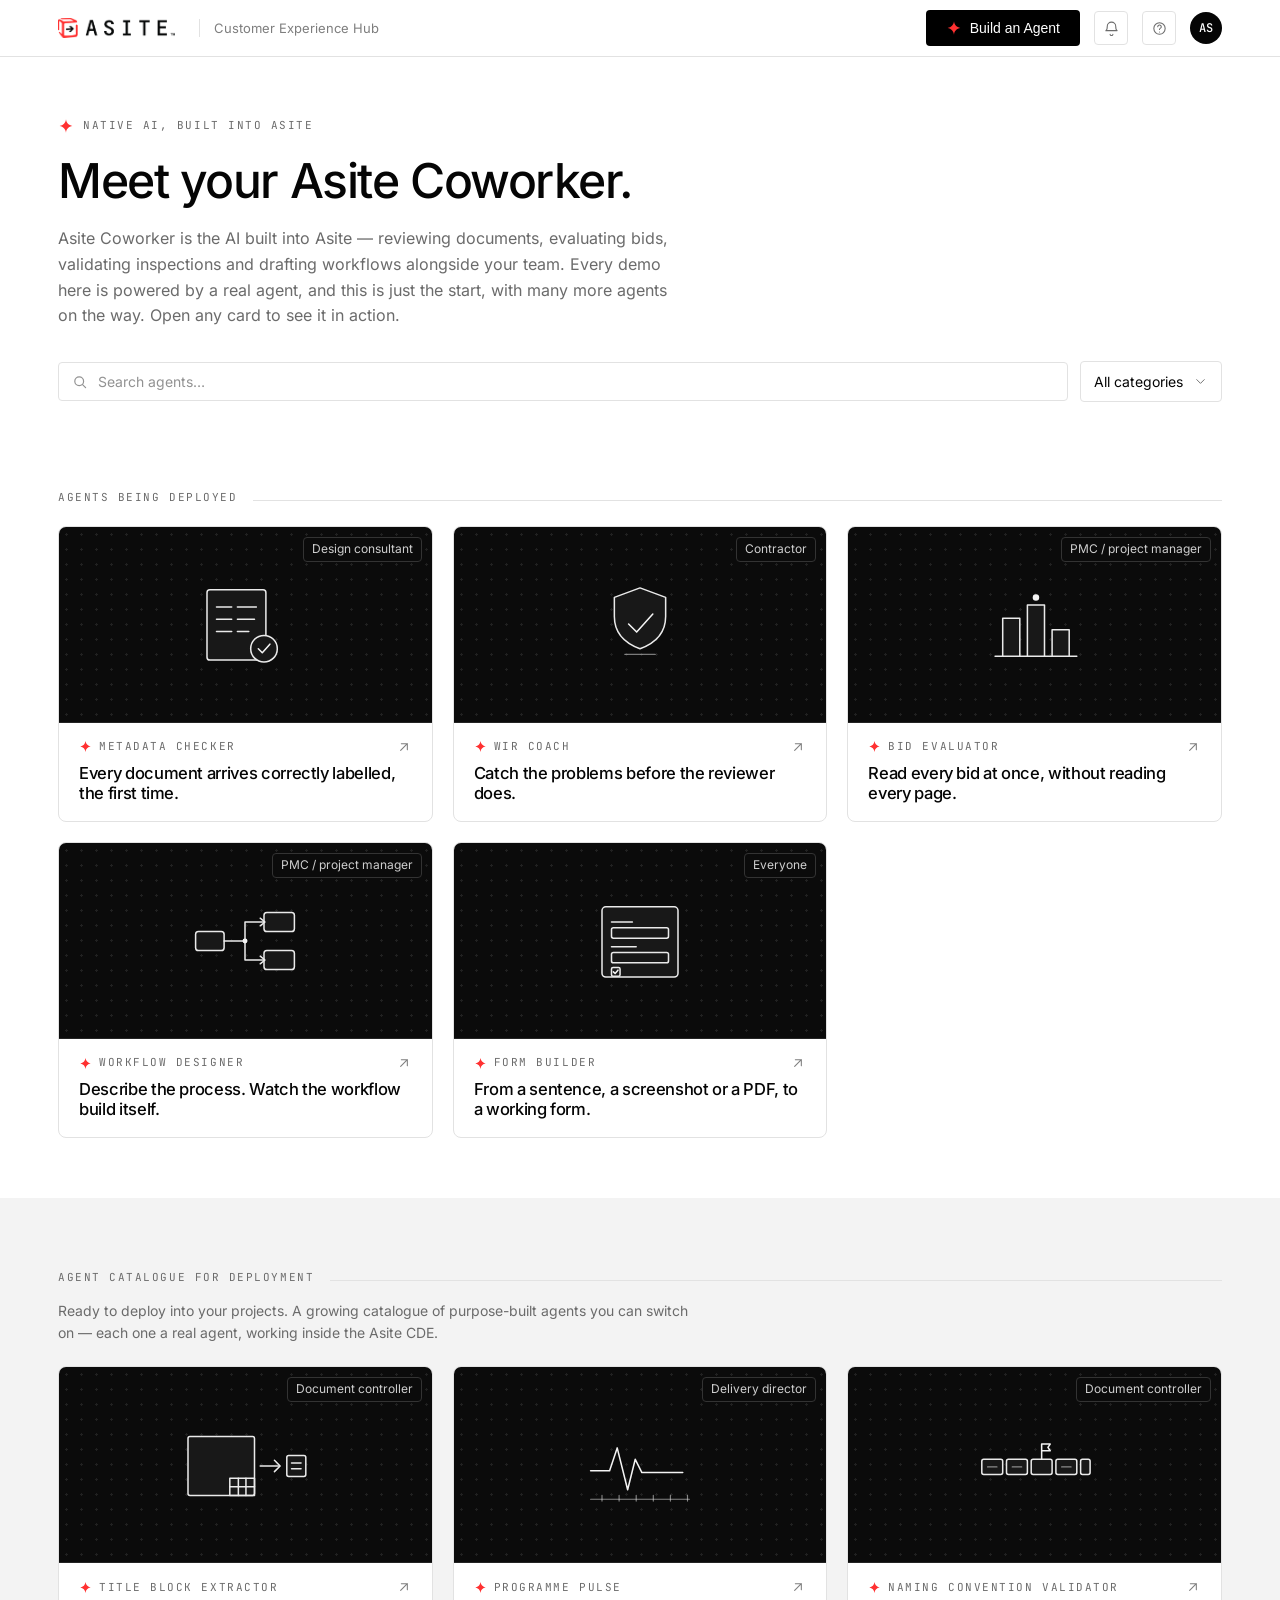
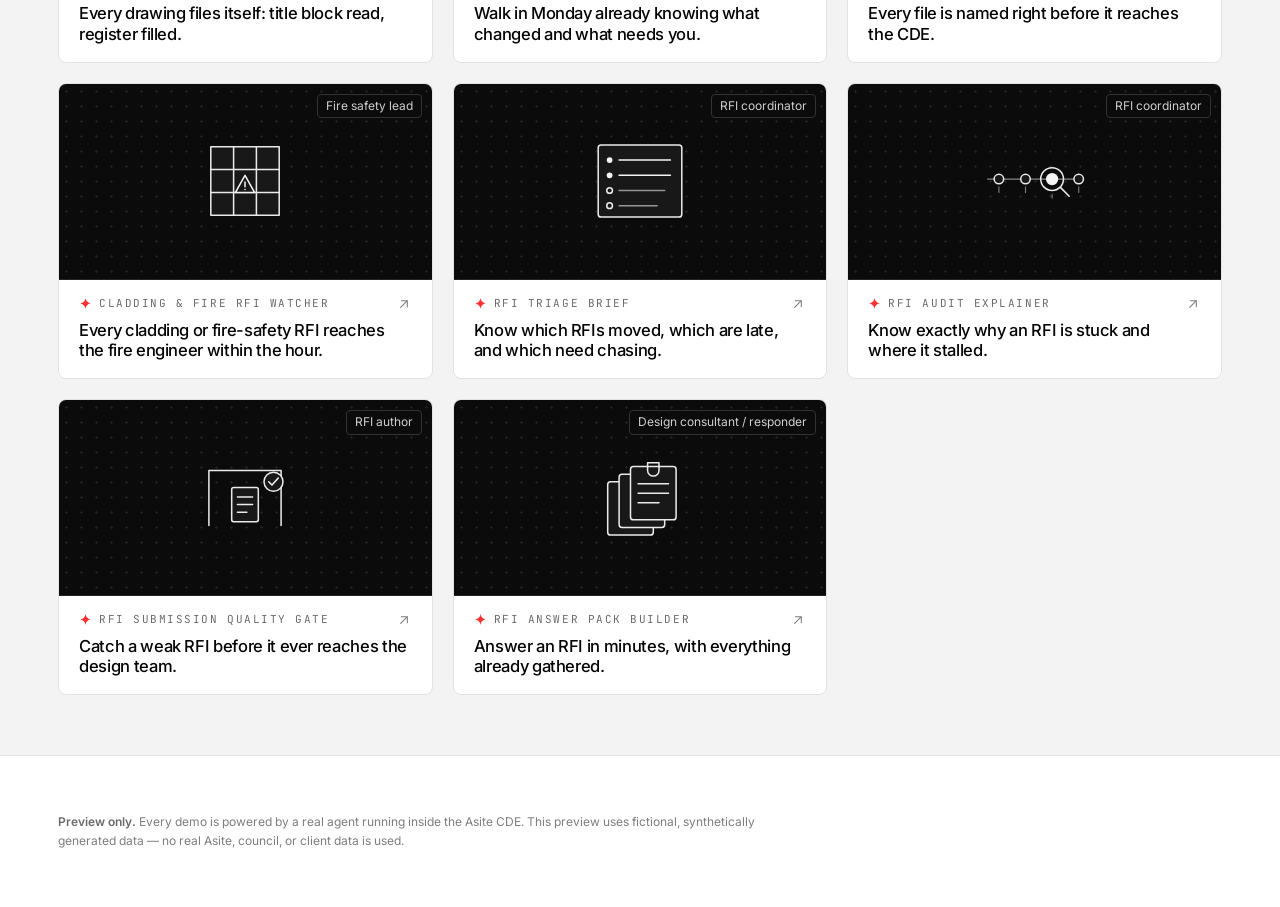
==== commit b92c9c3c: "Refactor code structure for improved readability and maintainability" ====
--- a/coworkers.html
+++ b/coworkers.html
@@ -29,166 +29,101 @@
 </div></div>
 <div class="band band--tight" style="padding-top:8px"><div class="roma-wrap">
   <div class="sechead"><p class="eyebrow">Agents being deployed</p><span class="rl"></span></div>
-  <div class="agrid"><article class="agcard">
-      <div class="agthumb"><svg class="motif" viewBox="0 0 200 120" fill="none" stroke="currentColor" stroke-width="1.6" stroke-linecap="round" stroke-linejoin="round"><rect x="60" y="24" width="62" height="74" rx="3" fill="#fff"/><path d="M70 42h16M92 42h20M70 55h16M92 55h18M70 68h16M92 68h12"/><circle cx="120" cy="86" r="14" fill="#fff"/><path d="M114 86l4.2 4.2 8-9" stroke="#050505"/></svg><span class="tag">Design consultant</span></div>
+  <div class="agrid"><a class="agcard" href="#" onclick="return false;">
+      <div class="agthumb"><svg class="motif" viewBox="0 0 200 120" fill="none" stroke="currentColor" stroke-width="1.6" stroke-linecap="round" stroke-linejoin="round"><rect x="60" y="24" width="62" height="74" rx="3" fill="#181818"/><path d="M70 42h16M92 42h20M70 55h16M92 55h18M70 68h16M92 68h12"/><circle cx="120" cy="86" r="14" fill="#181818"/><path d="M114 86l4.2 4.2 8-9" stroke="#f4f4f4"/></svg><span class="tag">Design consultant</span></div>
       <div class="agbody">
-        <div class="agcard__kick"><svg class="aispark" viewBox="0 0 24 24" fill="currentColor"><path d="M12 2c.5 5.2 4.3 9 9.5 10-5.2.9-9 4.3-9.5 10-.5-5.2-4.3-9-9.5-10 5.2-.9 9-4.3 9.5-10Z"/></svg><span class="eyebrow">Metadata Checker</span></div>
+        <div class="agcard__kick"><svg class="aispark" viewBox="0 0 24 24" fill="currentColor"><path d="M12 2c.5 5.2 4.3 9 9.5 10-5.2.9-9 4.3-9.5 10-.5-5.2-4.3-9-9.5-10 5.2-.9 9-4.3 9.5-10Z"/></svg><span class="eyebrow">Metadata Checker</span><span class="agopen" aria-hidden="true"><svg viewBox="0 0 24 24" fill="none" stroke="currentColor" stroke-width="1.6" stroke-linecap="round" stroke-linejoin="round"><path d="M8 7h9v9M17 7L7 17"/></svg></span></div>
         <h3 class="agcard__title">Every document arrives correctly labelled, the first time.</h3>
-        <p class="body-sm muted agcard__desc">Reads what’s actually inside each file and flags metadata that doesn’t match — before you save.</p>
-        <div class="agcard__foot">
-          <a class="oe" href="#" onclick="return false;">Open experience <svg viewBox="0 0 24 24" fill="none" stroke="currentColor" stroke-width="1.5" stroke-linecap="round" stroke-linejoin="round"><path d="M5 12h14M13 6l6 6-6 6"/></svg></a>
-          <span class="status status--ok agcard__st">Deployed</span>
-        </div>
       </div>
-    </article>
-<article class="agcard">
-      <div class="agthumb"><svg class="motif" viewBox="0 0 200 120" fill="none" stroke="currentColor" stroke-width="1.6" stroke-linecap="round" stroke-linejoin="round"><path d="M100 22l27 10v20q0 24-27 34q-27-10-27-34V32z" fill="#fff"/><path d="M88 60l8.5 8.5 17-19" stroke="#050505"/><path d="M84 92h32" stroke-width="1.2" opacity=".5"/></svg><span class="tag">Contractor</span></div>
+    </a>
+<a class="agcard" href="wir-coach.html">
+      <div class="agthumb"><svg class="motif" viewBox="0 0 200 120" fill="none" stroke="currentColor" stroke-width="1.6" stroke-linecap="round" stroke-linejoin="round"><path d="M100 22l27 10v20q0 24-27 34q-27-10-27-34V32z" fill="#181818"/><path d="M88 60l8.5 8.5 17-19" stroke="#f4f4f4"/><path d="M84 92h32" stroke-width="1.2" opacity=".5"/></svg><span class="tag">Contractor</span></div>
       <div class="agbody">
-        <div class="agcard__kick"><svg class="aispark" viewBox="0 0 24 24" fill="currentColor"><path d="M12 2c.5 5.2 4.3 9 9.5 10-5.2.9-9 4.3-9.5 10-.5-5.2-4.3-9-9.5-10 5.2-.9 9-4.3 9.5-10Z"/></svg><span class="eyebrow">WIR Coach</span></div>
+        <div class="agcard__kick"><svg class="aispark" viewBox="0 0 24 24" fill="currentColor"><path d="M12 2c.5 5.2 4.3 9 9.5 10-5.2.9-9 4.3-9.5 10-.5-5.2-4.3-9-9.5-10 5.2-.9 9-4.3 9.5-10Z"/></svg><span class="eyebrow">WIR Coach</span><span class="agopen" aria-hidden="true"><svg viewBox="0 0 24 24" fill="none" stroke="currentColor" stroke-width="1.6" stroke-linecap="round" stroke-linejoin="round"><path d="M8 7h9v9M17 7L7 17"/></svg></span></div>
         <h3 class="agcard__title">Catch the problems before the reviewer does.</h3>
-        <p class="body-sm muted agcard__desc">Reviews each Work Inspection Request before submission, scores its readiness and tells you exactly what to fix.</p>
-        <div class="agcard__foot">
-          <a class="oe" href="wir-coach.html">Open experience <svg viewBox="0 0 24 24" fill="none" stroke="currentColor" stroke-width="1.5" stroke-linecap="round" stroke-linejoin="round"><path d="M5 12h14M13 6l6 6-6 6"/></svg></a>
-          <span class="status status--ok agcard__st">Deployed</span>
-        </div>
       </div>
-    </article>
-<article class="agcard">
-      <div class="agthumb"><svg class="motif" viewBox="0 0 200 120" fill="none" stroke="currentColor" stroke-width="1.6" stroke-linecap="round" stroke-linejoin="round"><path d="M58 94h86"/><rect x="66" y="54" width="18" height="40" fill="#fff"/><rect x="92" y="40" width="18" height="54" fill="#fff"/><rect x="118" y="66" width="18" height="28" fill="#fff"/><circle cx="101" cy="32" r="3.4" fill="#050505" stroke="none"/></svg><span class="tag">PMC / project manager</span></div>
+    </a>
+<a class="agcard" href="#" onclick="return false;">
+      <div class="agthumb"><svg class="motif" viewBox="0 0 200 120" fill="none" stroke="currentColor" stroke-width="1.6" stroke-linecap="round" stroke-linejoin="round"><path d="M58 94h86"/><rect x="66" y="54" width="18" height="40" fill="#181818"/><rect x="92" y="40" width="18" height="54" fill="#181818"/><rect x="118" y="66" width="18" height="28" fill="#181818"/><circle cx="101" cy="32" r="3.4" fill="#f4f4f4" stroke="none"/></svg><span class="tag">PMC / project manager</span></div>
       <div class="agbody">
-        <div class="agcard__kick"><svg class="aispark" viewBox="0 0 24 24" fill="currentColor"><path d="M12 2c.5 5.2 4.3 9 9.5 10-5.2.9-9 4.3-9.5 10-.5-5.2-4.3-9-9.5-10 5.2-.9 9-4.3 9.5-10Z"/></svg><span class="eyebrow">Bid Evaluator</span></div>
+        <div class="agcard__kick"><svg class="aispark" viewBox="0 0 24 24" fill="currentColor"><path d="M12 2c.5 5.2 4.3 9 9.5 10-5.2.9-9 4.3-9.5 10-.5-5.2-4.3-9-9.5-10 5.2-.9 9-4.3 9.5-10Z"/></svg><span class="eyebrow">Bid Evaluator</span><span class="agopen" aria-hidden="true"><svg viewBox="0 0 24 24" fill="none" stroke="currentColor" stroke-width="1.6" stroke-linecap="round" stroke-linejoin="round"><path d="M8 7h9v9M17 7L7 17"/></svg></span></div>
         <h3 class="agcard__title">Read every bid at once, without reading every page.</h3>
-        <p class="body-sm muted agcard__desc">Summarises and ranks every bid and compares line items side by side, strictly within each user’s permissions.</p>
-        <div class="agcard__foot">
-          <a class="oe" href="#" onclick="return false;">Open experience <svg viewBox="0 0 24 24" fill="none" stroke="currentColor" stroke-width="1.5" stroke-linecap="round" stroke-linejoin="round"><path d="M5 12h14M13 6l6 6-6 6"/></svg></a>
-          <span class="status status--ok agcard__st">Deployed</span>
-        </div>
       </div>
-    </article>
-<article class="agcard">
-      <div class="agthumb"><svg class="motif" viewBox="0 0 200 120" fill="none" stroke="currentColor" stroke-width="1.6" stroke-linecap="round" stroke-linejoin="round"><rect x="48" y="50" width="30" height="20" rx="3" fill="#fff"/><rect x="120" y="30" width="32" height="20" rx="3" fill="#fff"/><rect x="120" y="70" width="32" height="20" rx="3" fill="#fff"/><path d="M78 60h22M100 60V40h20M100 60v20h20"/><circle cx="100" cy="60" r="2.6" fill="#050505" stroke="none"/><path d="M116 36l5 4-5 4M116 76l5 4-5 4"/></svg><span class="tag">PMC / project manager</span></div>
+    </a>
+<a class="agcard" href="#" onclick="return false;">
+      <div class="agthumb"><svg class="motif" viewBox="0 0 200 120" fill="none" stroke="currentColor" stroke-width="1.6" stroke-linecap="round" stroke-linejoin="round"><rect x="48" y="50" width="30" height="20" rx="3" fill="#181818"/><rect x="120" y="30" width="32" height="20" rx="3" fill="#181818"/><rect x="120" y="70" width="32" height="20" rx="3" fill="#181818"/><path d="M78 60h22M100 60V40h20M100 60v20h20"/><circle cx="100" cy="60" r="2.6" fill="#f4f4f4" stroke="none"/><path d="M116 36l5 4-5 4M116 76l5 4-5 4"/></svg><span class="tag">PMC / project manager</span></div>
       <div class="agbody">
-        <div class="agcard__kick"><svg class="aispark" viewBox="0 0 24 24" fill="currentColor"><path d="M12 2c.5 5.2 4.3 9 9.5 10-5.2.9-9 4.3-9.5 10-.5-5.2-4.3-9-9.5-10 5.2-.9 9-4.3 9.5-10Z"/></svg><span class="eyebrow">Workflow Designer</span></div>
+        <div class="agcard__kick"><svg class="aispark" viewBox="0 0 24 24" fill="currentColor"><path d="M12 2c.5 5.2 4.3 9 9.5 10-5.2.9-9 4.3-9.5 10-.5-5.2-4.3-9-9.5-10 5.2-.9 9-4.3 9.5-10Z"/></svg><span class="eyebrow">Workflow Designer</span><span class="agopen" aria-hidden="true"><svg viewBox="0 0 24 24" fill="none" stroke="currentColor" stroke-width="1.6" stroke-linecap="round" stroke-linejoin="round"><path d="M8 7h9v9M17 7L7 17"/></svg></span></div>
         <h3 class="agcard__title">Describe the process. Watch the workflow build itself.</h3>
-        <p class="body-sm muted agcard__desc">Describe an approval process in plain English and the canvas fills in front of you, ready to refine.</p>
-        <div class="agcard__foot">
-          <a class="oe" href="#" onclick="return false;">Open experience <svg viewBox="0 0 24 24" fill="none" stroke="currentColor" stroke-width="1.5" stroke-linecap="round" stroke-linejoin="round"><path d="M5 12h14M13 6l6 6-6 6"/></svg></a>
-          <span class="status status--ok agcard__st">Deployed</span>
-        </div>
       </div>
-    </article>
-<article class="agcard">
-      <div class="agthumb"><svg class="motif" viewBox="0 0 200 120" fill="none" stroke="currentColor" stroke-width="1.6" stroke-linecap="round" stroke-linejoin="round"><rect x="60" y="24" width="80" height="74" rx="4" fill="#fff"/><path d="M70 40h22"/><rect x="70" y="46" width="60" height="11" rx="2"/><path d="M70 66h26"/><rect x="70" y="72" width="60" height="11" rx="2"/><rect x="70" y="88" width="9" height="9" rx="1.6"/><path d="M72 92.5l1.8 1.8 3-3.6" stroke="#050505"/></svg><span class="tag">Everyone</span></div>
+    </a>
+<a class="agcard" href="#" onclick="return false;">
+      <div class="agthumb"><svg class="motif" viewBox="0 0 200 120" fill="none" stroke="currentColor" stroke-width="1.6" stroke-linecap="round" stroke-linejoin="round"><rect x="60" y="24" width="80" height="74" rx="4" fill="#181818"/><path d="M70 40h22"/><rect x="70" y="46" width="60" height="11" rx="2"/><path d="M70 66h26"/><rect x="70" y="72" width="60" height="11" rx="2"/><rect x="70" y="88" width="9" height="9" rx="1.6"/><path d="M72 92.5l1.8 1.8 3-3.6" stroke="#f4f4f4"/></svg><span class="tag">Everyone</span></div>
       <div class="agbody">
-        <div class="agcard__kick"><svg class="aispark" viewBox="0 0 24 24" fill="currentColor"><path d="M12 2c.5 5.2 4.3 9 9.5 10-5.2.9-9 4.3-9.5 10-.5-5.2-4.3-9-9.5-10 5.2-.9 9-4.3 9.5-10Z"/></svg><span class="eyebrow">Form Builder</span></div>
+        <div class="agcard__kick"><svg class="aispark" viewBox="0 0 24 24" fill="currentColor"><path d="M12 2c.5 5.2 4.3 9 9.5 10-5.2.9-9 4.3-9.5 10-.5-5.2-4.3-9-9.5-10 5.2-.9 9-4.3 9.5-10Z"/></svg><span class="eyebrow">Form Builder</span><span class="agopen" aria-hidden="true"><svg viewBox="0 0 24 24" fill="none" stroke="currentColor" stroke-width="1.6" stroke-linecap="round" stroke-linejoin="round"><path d="M8 7h9v9M17 7L7 17"/></svg></span></div>
         <h3 class="agcard__title">From a sentence, a screenshot or a PDF, to a working form.</h3>
-        <p class="body-sm muted agcard__desc">Turns a sentence, screenshot or PDF into an editable digital form — then changes it just by asking.</p>
-        <div class="agcard__foot">
-          <a class="oe" href="#" onclick="return false;">Open experience <svg viewBox="0 0 24 24" fill="none" stroke="currentColor" stroke-width="1.5" stroke-linecap="round" stroke-linejoin="round"><path d="M5 12h14M13 6l6 6-6 6"/></svg></a>
-          <span class="status status--ok agcard__st">Deployed</span>
-        </div>
       </div>
-    </article></div>
+    </a></div>
 </div></div>
 <div class="band band--tint band--tight"><div class="roma-wrap">
   <div class="sechead"><p class="eyebrow">Agent catalogue for deployment</p><span class="rl"></span></div>
   <p class="section-sub">Ready to deploy into your projects. A growing catalogue of purpose-built agents you can switch on — each one a real agent, working inside the Asite CDE.</p>
-  <div class="agrid"><article class="agcard">
-      <div class="agthumb"><svg class="motif" viewBox="0 0 200 120" fill="none" stroke="currentColor" stroke-width="1.6" stroke-linecap="round" stroke-linejoin="round"><rect x="40" y="30" width="70" height="62" rx="2" fill="#fff"/><rect x="84" y="74" width="26" height="18"/><path d="M84 83h26M93 74v18M101 74v18"/><path d="M116 61h20"/><path d="M131 55l6 6-6 6"/><rect x="144" y="50" width="20" height="22" rx="2" fill="#fff"/><path d="M149 58h10M149 64h10"/></svg><span class="tag">Document controller</span></div>
+  <div class="agrid"><a class="agcard" href="#" onclick="return false;">
+      <div class="agthumb"><svg class="motif" viewBox="0 0 200 120" fill="none" stroke="currentColor" stroke-width="1.6" stroke-linecap="round" stroke-linejoin="round"><rect x="40" y="30" width="70" height="62" rx="2" fill="#181818"/><rect x="84" y="74" width="26" height="18"/><path d="M84 83h26M93 74v18M101 74v18"/><path d="M116 61h20"/><path d="M131 55l6 6-6 6"/><rect x="144" y="50" width="20" height="22" rx="2" fill="#181818"/><path d="M149 58h10M149 64h10"/></svg><span class="tag">Document controller</span></div>
       <div class="agbody">
-        <div class="agcard__kick"><svg class="aispark" viewBox="0 0 24 24" fill="currentColor"><path d="M12 2c.5 5.2 4.3 9 9.5 10-5.2.9-9 4.3-9.5 10-.5-5.2-4.3-9-9.5-10 5.2-.9 9-4.3 9.5-10Z"/></svg><span class="eyebrow">Title Block Extractor</span></div>
+        <div class="agcard__kick"><svg class="aispark" viewBox="0 0 24 24" fill="currentColor"><path d="M12 2c.5 5.2 4.3 9 9.5 10-5.2.9-9 4.3-9.5 10-.5-5.2-4.3-9-9.5-10 5.2-.9 9-4.3 9.5-10Z"/></svg><span class="eyebrow">Title Block Extractor</span><span class="agopen" aria-hidden="true"><svg viewBox="0 0 24 24" fill="none" stroke="currentColor" stroke-width="1.6" stroke-linecap="round" stroke-linejoin="round"><path d="M8 7h9v9M17 7L7 17"/></svg></span></div>
         <h3 class="agcard__title">Every drawing files itself: title block read, register filled.</h3>
-        <p class="body-sm muted agcard__desc">Reads a drawing’s title block and files a clean, consistent register row for you to confirm.</p>
-        <div class="agcard__foot">
-          <a class="oe" href="#" onclick="return false;">Open experience <svg viewBox="0 0 24 24" fill="none" stroke="currentColor" stroke-width="1.5" stroke-linecap="round" stroke-linejoin="round"><path d="M5 12h14M13 6l6 6-6 6"/></svg></a>
-          <span class="status status--ok agcard__st">In catalogue</span>
-        </div>
       </div>
-    </article>
-<article class="agcard">
-      <div class="agthumb"><svg class="motif" viewBox="0 0 200 120" fill="none" stroke="currentColor" stroke-width="1.6" stroke-linecap="round" stroke-linejoin="round"><path d="M48 96h104" stroke-width="1.2" opacity=".55"/><path d="M60 92v6M78 92v6M96 92v6M114 92v6M132 92v6M150 92v6" stroke-width="1.2" opacity=".55"/><path d="M48 66h20l8-24 11 44 8-32 7 14h43" stroke="#050505"/></svg><span class="tag">Delivery director</span></div>
+    </a>
+<a class="agcard" href="#" onclick="return false;">
+      <div class="agthumb"><svg class="motif" viewBox="0 0 200 120" fill="none" stroke="currentColor" stroke-width="1.6" stroke-linecap="round" stroke-linejoin="round"><path d="M48 96h104" stroke-width="1.2" opacity=".55"/><path d="M60 92v6M78 92v6M96 92v6M114 92v6M132 92v6M150 92v6" stroke-width="1.2" opacity=".55"/><path d="M48 66h20l8-24 11 44 8-32 7 14h43" stroke="#f4f4f4"/></svg><span class="tag">Delivery director</span></div>
       <div class="agbody">
-        <div class="agcard__kick"><svg class="aispark" viewBox="0 0 24 24" fill="currentColor"><path d="M12 2c.5 5.2 4.3 9 9.5 10-5.2.9-9 4.3-9.5 10-.5-5.2-4.3-9-9.5-10 5.2-.9 9-4.3 9.5-10Z"/></svg><span class="eyebrow">Programme Pulse</span></div>
+        <div class="agcard__kick"><svg class="aispark" viewBox="0 0 24 24" fill="currentColor"><path d="M12 2c.5 5.2 4.3 9 9.5 10-5.2.9-9 4.3-9.5 10-.5-5.2-4.3-9-9.5-10 5.2-.9 9-4.3 9.5-10Z"/></svg><span class="eyebrow">Programme Pulse</span><span class="agopen" aria-hidden="true"><svg viewBox="0 0 24 24" fill="none" stroke="currentColor" stroke-width="1.6" stroke-linecap="round" stroke-linejoin="round"><path d="M8 7h9v9M17 7L7 17"/></svg></span></div>
         <h3 class="agcard__title">Walk in Monday already knowing what changed and what needs you.</h3>
-        <p class="body-sm muted agcard__desc">Reads RFIs, submittals and inspections and writes your Monday brief — every line cited to its source.</p>
-        <div class="agcard__foot">
-          <a class="oe" href="#" onclick="return false;">Open experience <svg viewBox="0 0 24 24" fill="none" stroke="currentColor" stroke-width="1.5" stroke-linecap="round" stroke-linejoin="round"><path d="M5 12h14M13 6l6 6-6 6"/></svg></a>
-          <span class="status status--ok agcard__st">In catalogue</span>
-        </div>
       </div>
-    </article>
-<article class="agcard">
-      <div class="agthumb"><svg class="motif" viewBox="0 0 200 120" fill="none" stroke="currentColor" stroke-width="1.6" stroke-linecap="round" stroke-linejoin="round"><rect x="44" y="54" width="22" height="16" rx="2" fill="#fff"/><rect x="70" y="54" width="22" height="16" rx="2" fill="#fff"/><rect x="96" y="54" width="22" height="16" rx="2" fill="#fff"/><rect x="122" y="54" width="22" height="16" rx="2" fill="#fff"/><rect x="148" y="54" width="10" height="16" rx="2" fill="#fff"/><path d="M50 62h10M76 62h10M128 62h10" stroke-width="1.2" opacity=".55"/><path d="M107 38v16M107 38h9l-2.4 3.4L116 45h-9" stroke="#050505"/></svg><span class="tag">Document controller</span></div>
+    </a>
+<a class="agcard" href="#" onclick="return false;">
+      <div class="agthumb"><svg class="motif" viewBox="0 0 200 120" fill="none" stroke="currentColor" stroke-width="1.6" stroke-linecap="round" stroke-linejoin="round"><rect x="44" y="54" width="22" height="16" rx="2" fill="#181818"/><rect x="70" y="54" width="22" height="16" rx="2" fill="#181818"/><rect x="96" y="54" width="22" height="16" rx="2" fill="#181818"/><rect x="122" y="54" width="22" height="16" rx="2" fill="#181818"/><rect x="148" y="54" width="10" height="16" rx="2" fill="#181818"/><path d="M50 62h10M76 62h10M128 62h10" stroke-width="1.2" opacity=".55"/><path d="M107 38v16M107 38h9l-2.4 3.4L116 45h-9" stroke="#f4f4f4"/></svg><span class="tag">Document controller</span></div>
       <div class="agbody">
-        <div class="agcard__kick"><svg class="aispark" viewBox="0 0 24 24" fill="currentColor"><path d="M12 2c.5 5.2 4.3 9 9.5 10-5.2.9-9 4.3-9.5 10-.5-5.2-4.3-9-9.5-10 5.2-.9 9-4.3 9.5-10Z"/></svg><span class="eyebrow">Naming Convention Validator</span></div>
+        <div class="agcard__kick"><svg class="aispark" viewBox="0 0 24 24" fill="currentColor"><path d="M12 2c.5 5.2 4.3 9 9.5 10-5.2.9-9 4.3-9.5 10-.5-5.2-4.3-9-9.5-10 5.2-.9 9-4.3 9.5-10Z"/></svg><span class="eyebrow">Naming Convention Validator</span><span class="agopen" aria-hidden="true"><svg viewBox="0 0 24 24" fill="none" stroke="currentColor" stroke-width="1.6" stroke-linecap="round" stroke-linejoin="round"><path d="M8 7h9v9M17 7L7 17"/></svg></span></div>
         <h3 class="agcard__title">Every file is named right before it reaches the CDE.</h3>
-        <p class="body-sm muted agcard__desc">Checks each filename against BS 1192 / ISO 19650 and proposes a clean, compliant name to file under.</p>
-        <div class="agcard__foot">
-          <a class="oe" href="#" onclick="return false;">Open experience <svg viewBox="0 0 24 24" fill="none" stroke="currentColor" stroke-width="1.5" stroke-linecap="round" stroke-linejoin="round"><path d="M5 12h14M13 6l6 6-6 6"/></svg></a>
-          <span class="status status--ok agcard__st">In catalogue</span>
-        </div>
       </div>
-    </article>
-<article class="agcard">
-      <div class="agthumb"><svg class="motif" viewBox="0 0 200 120" fill="none" stroke="currentColor" stroke-width="1.6" stroke-linecap="round" stroke-linejoin="round"><rect x="64" y="24" width="72" height="72" fill="#fff"/><path d="M88 24v72M112 24v72M64 48h72M64 72h72"/><path d="M100 54l10 18H90z" fill="#fff" stroke="#050505"/><path d="M100 61v5M100 69h.1" stroke="#050505"/></svg><span class="tag">Fire safety lead</span></div>
+    </a>
+<a class="agcard" href="#" onclick="return false;">
+      <div class="agthumb"><svg class="motif" viewBox="0 0 200 120" fill="none" stroke="currentColor" stroke-width="1.6" stroke-linecap="round" stroke-linejoin="round"><rect x="64" y="24" width="72" height="72" fill="#181818"/><path d="M88 24v72M112 24v72M64 48h72M64 72h72"/><path d="M100 54l10 18H90z" fill="#181818" stroke="#f4f4f4"/><path d="M100 61v5M100 69h.1" stroke="#f4f4f4"/></svg><span class="tag">Fire safety lead</span></div>
       <div class="agbody">
-        <div class="agcard__kick"><svg class="aispark" viewBox="0 0 24 24" fill="currentColor"><path d="M12 2c.5 5.2 4.3 9 9.5 10-5.2.9-9 4.3-9.5 10-.5-5.2-4.3-9-9.5-10 5.2-.9 9-4.3 9.5-10Z"/></svg><span class="eyebrow">Cladding & Fire RFI Watcher</span></div>
+        <div class="agcard__kick"><svg class="aispark" viewBox="0 0 24 24" fill="currentColor"><path d="M12 2c.5 5.2 4.3 9 9.5 10-5.2.9-9 4.3-9.5 10-.5-5.2-4.3-9-9.5-10 5.2-.9 9-4.3 9.5-10Z"/></svg><span class="eyebrow">Cladding & Fire RFI Watcher</span><span class="agopen" aria-hidden="true"><svg viewBox="0 0 24 24" fill="none" stroke="currentColor" stroke-width="1.6" stroke-linecap="round" stroke-linejoin="round"><path d="M8 7h9v9M17 7L7 17"/></svg></span></div>
         <h3 class="agcard__title">Every cladding or fire-safety RFI reaches the fire engineer within the hour.</h3>
-        <p class="body-sm muted agcard__desc">Screens every RFI for cladding or fire-safety risk and routes it to the fire engineer within the hour.</p>
-        <div class="agcard__foot">
-          <a class="oe" href="#" onclick="return false;">Open experience <svg viewBox="0 0 24 24" fill="none" stroke="currentColor" stroke-width="1.5" stroke-linecap="round" stroke-linejoin="round"><path d="M5 12h14M13 6l6 6-6 6"/></svg></a>
-          <span class="status status--ok agcard__st">In catalogue</span>
-        </div>
       </div>
-    </article>
-<article class="agcard">
-      <div class="agthumb"><svg class="motif" viewBox="0 0 200 120" fill="none" stroke="currentColor" stroke-width="1.6" stroke-linecap="round" stroke-linejoin="round"><rect x="56" y="22" width="88" height="76" rx="3" fill="#fff"/><circle cx="68" cy="38" r="3" fill="#050505" stroke="none"/><path d="M78 38h54" stroke="#050505"/><circle cx="68" cy="54" r="3" fill="#050505" stroke="none"/><path d="M78 54h54" stroke="#050505"/><circle cx="68" cy="70" r="3"/><path d="M78 70h48" opacity=".6"/><circle cx="68" cy="86" r="3"/><path d="M78 86h40" opacity=".6"/></svg><span class="tag">RFI coordinator</span></div>
+    </a>
+<a class="agcard" href="#" onclick="return false;">
+      <div class="agthumb"><svg class="motif" viewBox="0 0 200 120" fill="none" stroke="currentColor" stroke-width="1.6" stroke-linecap="round" stroke-linejoin="round"><rect x="56" y="22" width="88" height="76" rx="3" fill="#181818"/><circle cx="68" cy="38" r="3" fill="#f4f4f4" stroke="none"/><path d="M78 38h54" stroke="#f4f4f4"/><circle cx="68" cy="54" r="3" fill="#f4f4f4" stroke="none"/><path d="M78 54h54" stroke="#f4f4f4"/><circle cx="68" cy="70" r="3"/><path d="M78 70h48" opacity=".6"/><circle cx="68" cy="86" r="3"/><path d="M78 86h40" opacity=".6"/></svg><span class="tag">RFI coordinator</span></div>
       <div class="agbody">
-        <div class="agcard__kick"><svg class="aispark" viewBox="0 0 24 24" fill="currentColor"><path d="M12 2c.5 5.2 4.3 9 9.5 10-5.2.9-9 4.3-9.5 10-.5-5.2-4.3-9-9.5-10 5.2-.9 9-4.3 9.5-10Z"/></svg><span class="eyebrow">RFI Triage Brief</span></div>
+        <div class="agcard__kick"><svg class="aispark" viewBox="0 0 24 24" fill="currentColor"><path d="M12 2c.5 5.2 4.3 9 9.5 10-5.2.9-9 4.3-9.5 10-.5-5.2-4.3-9-9.5-10 5.2-.9 9-4.3 9.5-10Z"/></svg><span class="eyebrow">RFI Triage Brief</span><span class="agopen" aria-hidden="true"><svg viewBox="0 0 24 24" fill="none" stroke="currentColor" stroke-width="1.6" stroke-linecap="round" stroke-linejoin="round"><path d="M8 7h9v9M17 7L7 17"/></svg></span></div>
         <h3 class="agcard__title">Know which RFIs moved, which are late, and which need chasing.</h3>
-        <p class="body-sm muted agcard__desc">Reads the whole RFI register, proposes a Top-5 of actions and drafts the chase emails — nothing sent until you say so.</p>
-        <div class="agcard__foot">
-          <a class="oe" href="#" onclick="return false;">Open experience <svg viewBox="0 0 24 24" fill="none" stroke="currentColor" stroke-width="1.5" stroke-linecap="round" stroke-linejoin="round"><path d="M5 12h14M13 6l6 6-6 6"/></svg></a>
-          <span class="status status--ok agcard__st">In catalogue</span>
-        </div>
       </div>
-    </article>
-<article class="agcard">
-      <div class="agthumb"><svg class="motif" viewBox="0 0 200 120" fill="none" stroke="currentColor" stroke-width="1.6" stroke-linecap="round" stroke-linejoin="round"><path d="M50 58h100" stroke-width="1.2" opacity=".55"/><circle cx="62" cy="58" r="5" fill="#fff"/><circle cx="90" cy="58" r="5" fill="#fff"/><circle cx="146" cy="58" r="5" fill="#fff"/><circle cx="118" cy="58" r="6.5" fill="#050505" stroke="none"/><circle cx="118" cy="58" r="12"/><path d="M127 67l9 9"/><path d="M62 66v6M90 66v6M118 74v4M146 66v6" stroke-width="1.2" opacity=".5"/></svg><span class="tag">RFI coordinator</span></div>
+    </a>
+<a class="agcard" href="#" onclick="return false;">
+      <div class="agthumb"><svg class="motif" viewBox="0 0 200 120" fill="none" stroke="currentColor" stroke-width="1.6" stroke-linecap="round" stroke-linejoin="round"><path d="M50 58h100" stroke-width="1.2" opacity=".55"/><circle cx="62" cy="58" r="5" fill="#181818"/><circle cx="90" cy="58" r="5" fill="#181818"/><circle cx="146" cy="58" r="5" fill="#181818"/><circle cx="118" cy="58" r="6.5" fill="#f4f4f4" stroke="none"/><circle cx="118" cy="58" r="12"/><path d="M127 67l9 9"/><path d="M62 66v6M90 66v6M118 74v4M146 66v6" stroke-width="1.2" opacity=".5"/></svg><span class="tag">RFI coordinator</span></div>
       <div class="agbody">
-        <div class="agcard__kick"><svg class="aispark" viewBox="0 0 24 24" fill="currentColor"><path d="M12 2c.5 5.2 4.3 9 9.5 10-5.2.9-9 4.3-9.5 10-.5-5.2-4.3-9-9.5-10 5.2-.9 9-4.3 9.5-10Z"/></svg><span class="eyebrow">RFI Audit Explainer</span></div>
+        <div class="agcard__kick"><svg class="aispark" viewBox="0 0 24 24" fill="currentColor"><path d="M12 2c.5 5.2 4.3 9 9.5 10-5.2.9-9 4.3-9.5 10-.5-5.2-4.3-9-9.5-10 5.2-.9 9-4.3 9.5-10Z"/></svg><span class="eyebrow">RFI Audit Explainer</span><span class="agopen" aria-hidden="true"><svg viewBox="0 0 24 24" fill="none" stroke="currentColor" stroke-width="1.6" stroke-linecap="round" stroke-linejoin="round"><path d="M8 7h9v9M17 7L7 17"/></svg></span></div>
         <h3 class="agcard__title">Know exactly why an RFI is stuck and where it stalled.</h3>
-        <p class="body-sm muted agcard__desc">Explains why an RFI stalled and lays out its full audit trail as an export-ready record. Read-only.</p>
-        <div class="agcard__foot">
-          <a class="oe" href="#" onclick="return false;">Open experience <svg viewBox="0 0 24 24" fill="none" stroke="currentColor" stroke-width="1.5" stroke-linecap="round" stroke-linejoin="round"><path d="M5 12h14M13 6l6 6-6 6"/></svg></a>
-          <span class="status status--ok agcard__st">In catalogue</span>
-        </div>
       </div>
-    </article>
-<article class="agcard">
-      <div class="agthumb"><svg class="motif" viewBox="0 0 200 120" fill="none" stroke="currentColor" stroke-width="1.6" stroke-linecap="round" stroke-linejoin="round"><path d="M62 32v58M138 32v58M62 32h76"/><rect x="86" y="50" width="28" height="36" rx="2" fill="#fff"/><path d="M92 60h16M92 68h16M92 76h10"/><circle cx="130" cy="44" r="10" fill="#fff"/><path d="M125 44l3.4 3.4 6.6-7.4" stroke="#050505"/></svg><span class="tag">RFI author</span></div>
+    </a>
+<a class="agcard" href="#" onclick="return false;">
+      <div class="agthumb"><svg class="motif" viewBox="0 0 200 120" fill="none" stroke="currentColor" stroke-width="1.6" stroke-linecap="round" stroke-linejoin="round"><path d="M62 32v58M138 32v58M62 32h76"/><rect x="86" y="50" width="28" height="36" rx="2" fill="#181818"/><path d="M92 60h16M92 68h16M92 76h10"/><circle cx="130" cy="44" r="10" fill="#181818"/><path d="M125 44l3.4 3.4 6.6-7.4" stroke="#f4f4f4"/></svg><span class="tag">RFI author</span></div>
       <div class="agbody">
-        <div class="agcard__kick"><svg class="aispark" viewBox="0 0 24 24" fill="currentColor"><path d="M12 2c.5 5.2 4.3 9 9.5 10-5.2.9-9 4.3-9.5 10-.5-5.2-4.3-9-9.5-10 5.2-.9 9-4.3 9.5-10Z"/></svg><span class="eyebrow">RFI Submission Quality Gate</span></div>
+        <div class="agcard__kick"><svg class="aispark" viewBox="0 0 24 24" fill="currentColor"><path d="M12 2c.5 5.2 4.3 9 9.5 10-5.2.9-9 4.3-9.5 10-.5-5.2-4.3-9-9.5-10 5.2-.9 9-4.3 9.5-10Z"/></svg><span class="eyebrow">RFI Submission Quality Gate</span><span class="agopen" aria-hidden="true"><svg viewBox="0 0 24 24" fill="none" stroke="currentColor" stroke-width="1.6" stroke-linecap="round" stroke-linejoin="round"><path d="M8 7h9v9M17 7L7 17"/></svg></span></div>
         <h3 class="agcard__title">Catch a weak RFI before it ever reaches the design team.</h3>
-        <p class="body-sm muted agcard__desc">Checks your draft against the submission standards and returns a verdict, a readiness score and the exact fixes.</p>
-        <div class="agcard__foot">
-          <a class="oe" href="#" onclick="return false;">Open experience <svg viewBox="0 0 24 24" fill="none" stroke="currentColor" stroke-width="1.5" stroke-linecap="round" stroke-linejoin="round"><path d="M5 12h14M13 6l6 6-6 6"/></svg></a>
-          <span class="status status--ok agcard__st">In catalogue</span>
-        </div>
       </div>
-    </article>
-<article class="agcard">
-      <div class="agthumb"><svg class="motif" viewBox="0 0 200 120" fill="none" stroke="currentColor" stroke-width="1.6" stroke-linecap="round" stroke-linejoin="round"><rect x="66" y="44" width="48" height="56" rx="3" fill="#fff"/><rect x="78" y="36" width="48" height="56" rx="3" fill="#fff"/><rect x="90" y="28" width="48" height="56" rx="3" fill="#fff"/><path d="M98 46h32M98 56h32M98 66h22"/><path d="M108 24h12v8a6 6 0 0 1-12 0z"/></svg><span class="tag">Design consultant / responder</span></div>
+    </a>
+<a class="agcard" href="#" onclick="return false;">
+      <div class="agthumb"><svg class="motif" viewBox="0 0 200 120" fill="none" stroke="currentColor" stroke-width="1.6" stroke-linecap="round" stroke-linejoin="round"><rect x="66" y="44" width="48" height="56" rx="3" fill="#181818"/><rect x="78" y="36" width="48" height="56" rx="3" fill="#181818"/><rect x="90" y="28" width="48" height="56" rx="3" fill="#181818"/><path d="M98 46h32M98 56h32M98 66h22"/><path d="M108 24h12v8a6 6 0 0 1-12 0z"/></svg><span class="tag">Design consultant / responder</span></div>
       <div class="agbody">
-        <div class="agcard__kick"><svg class="aispark" viewBox="0 0 24 24" fill="currentColor"><path d="M12 2c.5 5.2 4.3 9 9.5 10-5.2.9-9 4.3-9.5 10-.5-5.2-4.3-9-9.5-10 5.2-.9 9-4.3 9.5-10Z"/></svg><span class="eyebrow">RFI Answer Pack Builder</span></div>
+        <div class="agcard__kick"><svg class="aispark" viewBox="0 0 24 24" fill="currentColor"><path d="M12 2c.5 5.2 4.3 9 9.5 10-5.2.9-9 4.3-9.5 10-.5-5.2-4.3-9-9.5-10 5.2-.9 9-4.3 9.5-10Z"/></svg><span class="eyebrow">RFI Answer Pack Builder</span><span class="agopen" aria-hidden="true"><svg viewBox="0 0 24 24" fill="none" stroke="currentColor" stroke-width="1.6" stroke-linecap="round" stroke-linejoin="round"><path d="M8 7h9v9M17 7L7 17"/></svg></span></div>
         <h3 class="agcard__title">Answer an RFI in minutes, with everything already gathered.</h3>
-        <p class="body-sm muted agcard__desc">Assembles the answer pack — question, references, drawings and a grounded draft — ready for you to issue.</p>
-        <div class="agcard__foot">
-          <a class="oe" href="#" onclick="return false;">Open experience <svg viewBox="0 0 24 24" fill="none" stroke="currentColor" stroke-width="1.5" stroke-linecap="round" stroke-linejoin="round"><path d="M5 12h14M13 6l6 6-6 6"/></svg></a>
-          <span class="status status--ok agcard__st">In catalogue</span>
-        </div>
       </div>
-    </article></div>
+    </a></div>
 </div></div>
 <footer class="roma-foot"><div class="roma-wrap"><p class="footfine"><b>Preview only.</b> Every demo is powered by a real agent running inside the Asite CDE. This preview uses fictional, synthetically generated data — no real Asite, council, or client data is used.</p></div></footer>
 </body></html>
--- a/assets/roma.css
+++ b/assets/roma.css
@@ -54,7 +54,7 @@
 ::selection{background:#050505;color:#fff}
 
 /* ---- type helpers ---------------------------------------- */
-.display   {font-size:clamp(38px,5.4vw,54px);line-height:1;letter-spacing:-1.62px;font-weight:500}
+.display   {font-size:clamp(38px,5.2vw,50px);line-height:1;letter-spacing:-1.62px;font-weight:500}
 .heading   {font-size:48px;line-height:1.05;letter-spacing:-1.44px;font-weight:500}
 .heading-sm{font-size:32px;line-height:1.1;letter-spacing:-.74px;font-weight:500}
 .subheading{font-size:20px;line-height:1.2;letter-spacing:-.4px;font-weight:500}
--- a/assets/app.css
+++ b/assets/app.css
@@ -2,7 +2,7 @@
 .screen{min-height:100vh}
 .nav-cap{font-size:13px;color:var(--ink-3);padding-left:14px;margin-left:14px;border-left:1px solid var(--hairline)}
 .brandmark{display:flex;align-items:center;gap:10px}
-.brandmark img{height:22px;width:auto}
+.brandmark img{height:20px;width:auto}
 .iconbtn{width:34px;height:34px;display:grid;place-items:center;border:1px solid var(--hairline);border-radius:var(--r-sharp);color:var(--ink-2);cursor:pointer;background:var(--canvas)}
 .iconbtn:hover{border-color:var(--ink);color:var(--ink)}.iconbtn svg{width:17px;height:17px}
 .navavatar{width:32px;height:32px;border-radius:50%;background:var(--ink);color:#fff;display:grid;place-items:center;font:500 12px/1 var(--font-mono)}
@@ -36,19 +36,27 @@
 .sechead .rl{flex:1;height:1px;background:var(--hairline)}
 .agrid{display:grid;grid-template-columns:repeat(3,1fr);gap:20px}
 @media(max-width:980px){.agrid,.entrygrid{grid-template-columns:1fr}}
-.agcard{border:1px solid var(--hairline);border-radius:var(--r-card);background:var(--canvas);overflow:hidden;display:flex;flex-direction:column;transition:border-color .2s var(--ease),box-shadow .2s var(--ease)}
-.agcard:hover{border-color:var(--hairline-strong);box-shadow:var(--shadow-card)}
-.agthumb{position:relative;height:132px;background:var(--tint);border-bottom:1px solid var(--hairline);color:var(--ink-2);display:grid;place-items:center;overflow:hidden}
-.agthumb::before{content:"";position:absolute;inset:0;background-image:radial-gradient(var(--hairline-strong) 1px,transparent 1.4px);background-size:15px 15px;opacity:.5}
-.agthumb .motif{position:relative;width:172px;height:auto}
-.agthumb .tag{position:absolute;top:10px;right:10px;background:var(--canvas);z-index:2}
-.agbody{padding:18px 20px 20px;display:flex;flex-direction:column;gap:11px;flex:1}
+a.agcard{text-decoration:none;color:inherit}
+.agcard{border:1px solid var(--hairline);border-radius:var(--r-card);background:var(--canvas);overflow:hidden;display:flex;flex-direction:column;cursor:pointer;transition:border-color .2s var(--ease),box-shadow .2s var(--ease),transform .2s var(--ease)}
+.agcard:hover{border-color:var(--hairline-strong);box-shadow:var(--shadow-card);transform:translateY(-2px)}
+.agthumb{position:relative;height:196px;background:#0b0b0b;border-bottom:1px solid #242424;color:#eaeaea;display:grid;place-items:center;overflow:hidden}
+.agthumb::before{content:"";position:absolute;inset:0;background-image:radial-gradient(rgba(255,255,255,.16) 1px,transparent 1.4px);background-size:15px 15px;opacity:.55}
+.agthumb .motif{position:relative;width:190px;height:auto}
+.agthumb .tag{position:absolute;top:10px;right:10px;background:#0b0b0b;color:#cfcfcf;border-color:#333;z-index:2}
+.agbody{padding:16px 20px 18px;display:flex;flex-direction:column;gap:8px;flex:1}
 .agcard__kick{display:flex;align-items:center;gap:7px}.agcard__kick .aispark{width:13px;height:13px}
-.agcard__title{font-size:16.5px;font-weight:500;letter-spacing:-.35px;line-height:1.22;color:var(--ink)}
-.agcard__desc{flex:1;line-height:1.5}
-.agcard__foot{display:flex;align-items:center;justify-content:space-between;gap:12px;padding-top:13px;border-top:1px solid var(--hairline);margin-top:2px}
-.oe{display:inline-flex;align-items:center;gap:7px;font-size:13px;font-weight:500;color:var(--ink)}
-.oe svg{width:15px;height:15px}.oe:hover{gap:10px}
-.agcard__st{font-size:12px;color:var(--ink-2)}
+.agcard__kick .eyebrow{flex:1;min-width:0}
+.agopen{display:inline-flex;color:var(--ink-3);transition:color .2s var(--ease),transform .2s var(--ease)}
+.agopen svg{width:16px;height:16px}
+.agcard:hover .agopen{color:var(--ink);transform:translate(1px,-1px)}
+.agcard__title{font-size:16.5px;font-weight:500;letter-spacing:-.35px;line-height:1.22;color:var(--ink);margin:0}
 .section-sub{max-width:70ch;color:var(--ink-2);line-height:1.6;font-size:14px;margin:-6px 0 22px}
 .footfine{font-size:12px;color:var(--ink-3);line-height:1.6;max-width:90ch}.footfine b{color:var(--ink-2);font-weight:600}
+/* ---- experience page: centered hero + 100vh demo stage ---- */
+.xhero{padding:76px 24px 60px;text-align:center;display:flex;flex-direction:column;align-items:center;gap:16px}
+.xhero .eyebrow{justify-content:center}
+.xhero h1{max-width:20ch}
+.xhero p{max-width:60ch;color:var(--ink-2);font-size:17px;line-height:1.55;margin:0 auto}
+.demo-stage{height:100vh;display:grid;place-items:center;padding:20px 24px 44px;background:var(--tint);border-top:1px solid var(--hairline)}
+.demo-shell{width:min(1200px,100%);height:100%;display:flex;flex-direction:column;background:var(--canvas);border:1px solid var(--hairline);border-radius:var(--r-card);box-shadow:var(--shadow-card);overflow:hidden}
+.demo-frame{flex:1;width:100%;border:0;background:var(--canvas)}
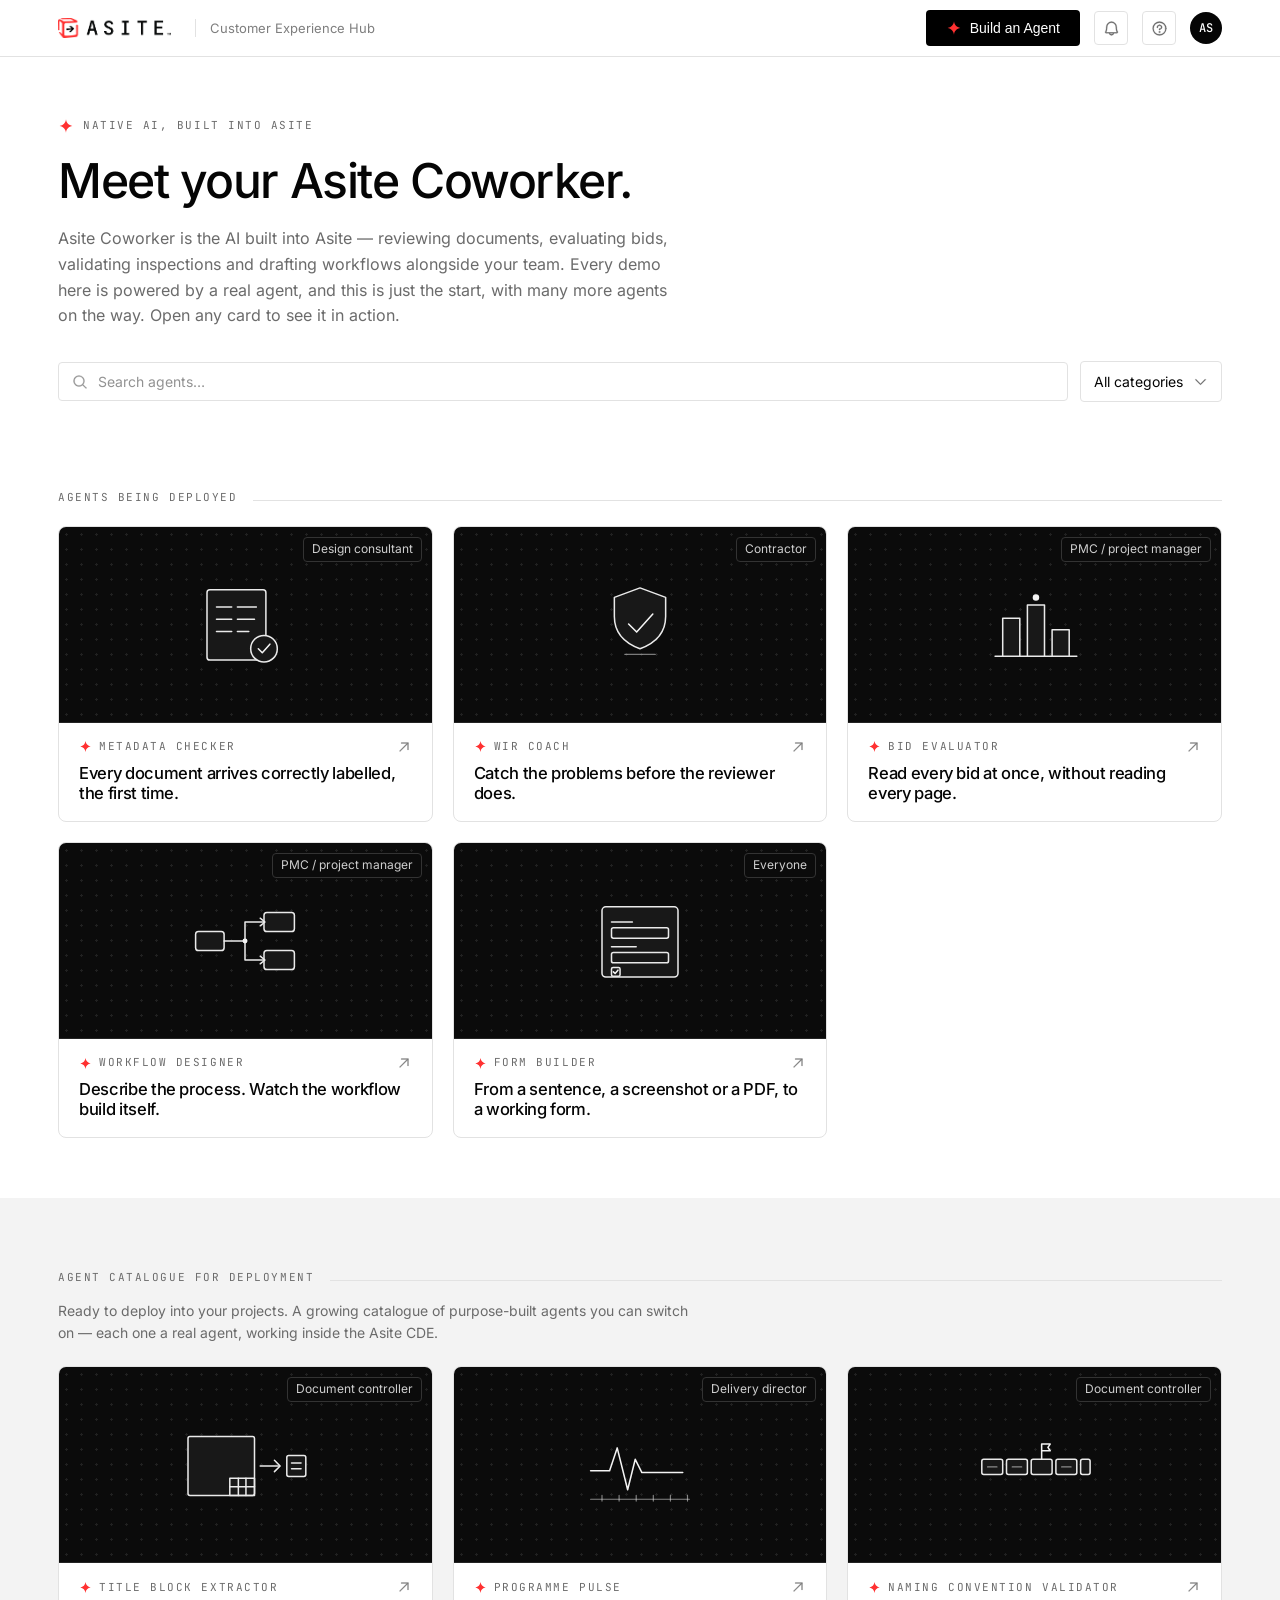
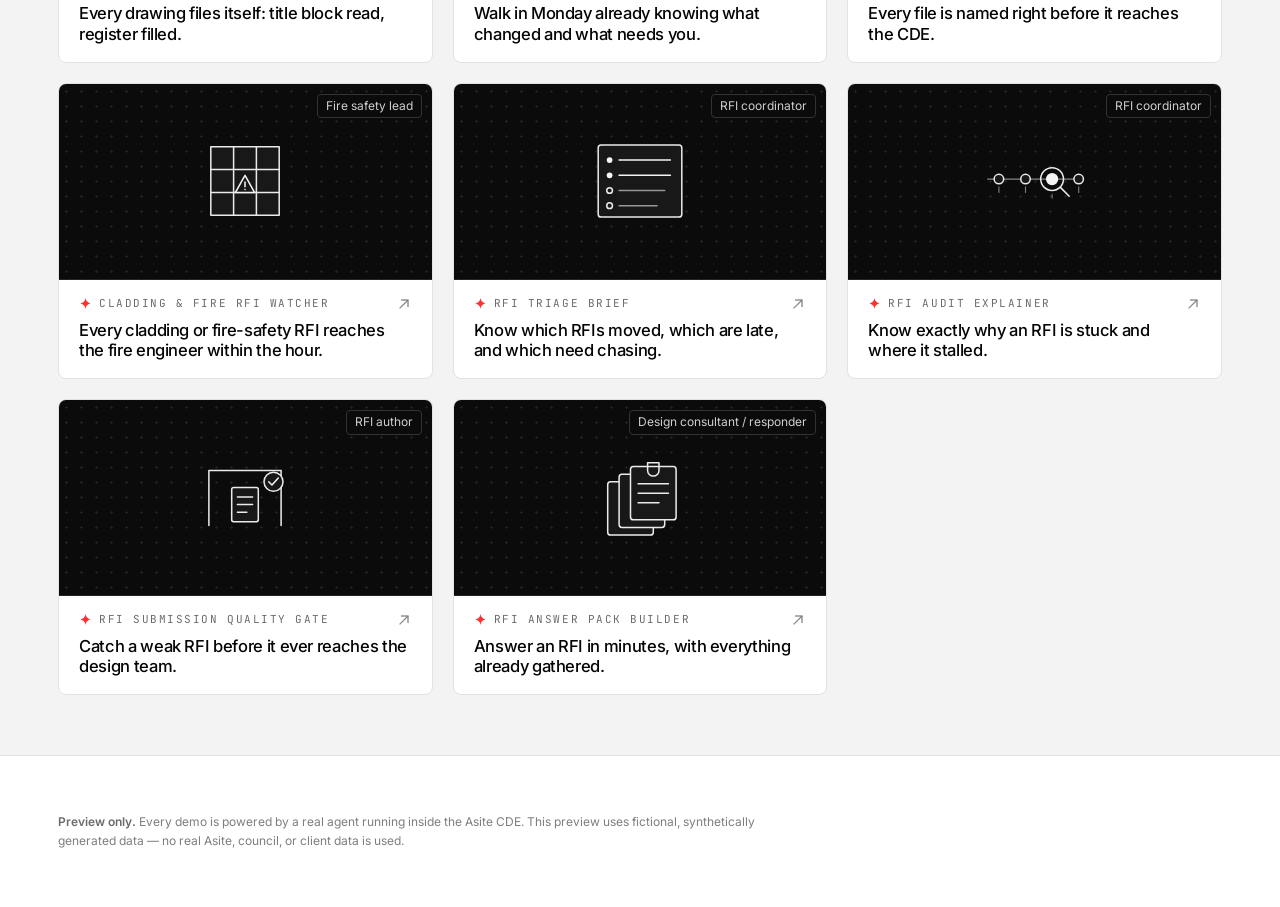
==== commit ac6eaa9b: "Refactor code structure and remove redundant sections for improved readability and maintainability" ====
--- a/coworkers.html
+++ b/coworkers.html
@@ -12,10 +12,10 @@
 <link rel="stylesheet" href="assets/app.css">
 </head><body>
 <nav class="roma-nav"><div class="roma-nav__in">
-  <a class="brandmark" href="index.html"><img src="assets/logos/asite-logo-primary.png" alt="Asite"><span class="nav-cap">Customer Experience Hub</span></a>
+  <a class="brandmark" href="index.html"><img src="assets/logos/asiteLogo_modified-primary.png" alt="Asite"><span class="nav-cap">Customer Experience Hub</span></a>
   <div class="roma-nav__act">
     <button class="btn" onclick="return false;"><svg class="aispark" viewBox="0 0 24 24" fill="currentColor"><path d="M12 2c.5 5.2 4.3 9 9.5 10-5.2.9-9 4.3-9.5 10-.5-5.2-4.3-9-9.5-10 5.2-.9 9-4.3 9.5-10Z"/></svg>Build an Agent</button>
-    <span class="iconbtn"><svg viewBox="0 0 24 24" fill="none" stroke="currentColor" stroke-width="1.5" stroke-linecap="round" stroke-linejoin="round"><path d="M6 9a6 6 0 0 1 12 0c0 5 2 6 2 6H4s2-1 2-6z"/><path d="M10 20a2 2 0 0 0 4 0"/></svg></span><span class="iconbtn"><svg viewBox="0 0 24 24" fill="none" stroke="currentColor" stroke-width="1.5" stroke-linecap="round" stroke-linejoin="round"><circle cx="12" cy="12" r="8"/><path d="M9.5 9.5a2.5 2.5 0 1 1 3.5 2.3c-.7.4-1 .8-1 1.7"/><path d="M12 17h.01"/></svg></span><span class="navavatar">AS</span>
+    <span class="iconbtn"><svg viewBox="0 0 256 256" fill="currentColor" stroke="currentColor" stroke-width="4" stroke-linejoin="round" stroke-linecap="round" paint-order="stroke"><path d="M221.8,175.94C216.25,166.38,208,139.33,208,104a80,80,0,1,0-160,0c0,35.34-8.26,62.38-13.81,71.94A16,16,0,0,0,48,200H88.81a40,40,0,0,0,78.38,0H208a16,16,0,0,0,13.8-24.06ZM128,216a24,24,0,0,1-22.62-16h45.24A24,24,0,0,1,128,216ZM48,184c7.7-13.24,16-43.92,16-80a64,64,0,1,1,128,0c0,36.05,8.28,66.73,16,80Z"/></svg></span><span class="iconbtn"><svg viewBox="0 0 256 256" fill="currentColor" stroke="currentColor" stroke-width="4" stroke-linejoin="round" stroke-linecap="round" paint-order="stroke"><path d="M140,180a12,12,0,1,1-12-12A12,12,0,0,1,140,180ZM128,72c-22.06,0-40,16.15-40,36v4a8,8,0,0,0,16,0v-4c0-11,10.77-20,24-20s24,9,24,20-10.77,20-24,20a8,8,0,0,0-8,8v8a8,8,0,0,0,16,0v-.72c18.24-3.35,32-17.9,32-35.28C168,88.15,150.06,72,128,72Zm104,56A104,104,0,1,1,128,24,104.11,104.11,0,0,1,232,128Zm-16,0a88,88,0,1,0-88,88A88.1,88.1,0,0,0,216,128Z"/></svg></span><span class="navavatar">AS</span>
   </div>
 </div></nav>
 <div class="band band--tight"><div class="roma-wrap">
@@ -23,44 +23,44 @@
   <h1 class="heading">Meet your Asite Coworker.</h1>
   <p class="sec-sub" style="margin-top:20px;font-size:16px">Asite Coworker is the AI built into Asite — reviewing documents, evaluating bids, validating inspections and drafting workflows alongside your team. Every demo here is powered by a real agent, and this is just the start, with many more agents on the way. Open any card to see it in action.</p>
   <div class="controls">
-    <div class="searchfield"><svg viewBox="0 0 20 20" fill="none" stroke="currentColor" stroke-width="1.5" stroke-linecap="round" stroke-linejoin="round"><circle cx="9" cy="9" r="5.5"/><path d="M13.2 13.2 L17 17"/></svg><input placeholder="Search agents…"></div>
-    <span class="catselect">All categories <svg viewBox="0 0 24 24" fill="none" stroke="currentColor" stroke-width="1.5" stroke-linecap="round" stroke-linejoin="round"><path d="M6 9l6 6 6-6"/></svg></span>
+    <div class="searchfield"><svg viewBox="0 0 256 256" fill="currentColor" stroke="currentColor" stroke-width="4" stroke-linejoin="round" stroke-linecap="round" paint-order="stroke"><path d="M229.66,218.34l-50.07-50.06a88.11,88.11,0,1,0-11.31,11.31l50.06,50.07a8,8,0,0,0,11.32-11.32ZM40,112a72,72,0,1,1,72,72A72.08,72.08,0,0,1,40,112Z"/></svg><input placeholder="Search agents…"></div>
+    <span class="catselect">All categories <svg viewBox="0 0 256 256" fill="currentColor" stroke="currentColor" stroke-width="4" stroke-linejoin="round" stroke-linecap="round" paint-order="stroke"><path d="M213.66,101.66l-80,80a8,8,0,0,1-11.32,0l-80-80A8,8,0,0,1,53.66,90.34L128,164.69l74.34-74.35a8,8,0,0,1,11.32,11.32Z"/></svg></span>
   </div>
 </div></div>
 <div class="band band--tight" style="padding-top:8px"><div class="roma-wrap">
   <div class="sechead"><p class="eyebrow">Agents being deployed</p><span class="rl"></span></div>
-  <div class="agrid"><a class="agcard" href="#" onclick="return false;">
+  <div class="agrid"><a class="agcard" href="metadata-checker.html">
       <div class="agthumb"><svg class="motif" viewBox="0 0 200 120" fill="none" stroke="currentColor" stroke-width="1.6" stroke-linecap="round" stroke-linejoin="round"><rect x="60" y="24" width="62" height="74" rx="3" fill="#181818"/><path d="M70 42h16M92 42h20M70 55h16M92 55h18M70 68h16M92 68h12"/><circle cx="120" cy="86" r="14" fill="#181818"/><path d="M114 86l4.2 4.2 8-9" stroke="#f4f4f4"/></svg><span class="tag">Design consultant</span></div>
       <div class="agbody">
-        <div class="agcard__kick"><svg class="aispark" viewBox="0 0 24 24" fill="currentColor"><path d="M12 2c.5 5.2 4.3 9 9.5 10-5.2.9-9 4.3-9.5 10-.5-5.2-4.3-9-9.5-10 5.2-.9 9-4.3 9.5-10Z"/></svg><span class="eyebrow">Metadata Checker</span><span class="agopen" aria-hidden="true"><svg viewBox="0 0 24 24" fill="none" stroke="currentColor" stroke-width="1.6" stroke-linecap="round" stroke-linejoin="round"><path d="M8 7h9v9M17 7L7 17"/></svg></span></div>
+        <div class="agcard__kick"><svg class="aispark" viewBox="0 0 24 24" fill="currentColor"><path d="M12 2c.5 5.2 4.3 9 9.5 10-5.2.9-9 4.3-9.5 10-.5-5.2-4.3-9-9.5-10 5.2-.9 9-4.3 9.5-10Z"/></svg><span class="eyebrow">Metadata Checker</span><span class="agopen" aria-hidden="true"><svg viewBox="0 0 256 256" fill="currentColor" stroke="currentColor" stroke-width="4" stroke-linejoin="round" stroke-linecap="round" paint-order="stroke"><path d="M200,64V168a8,8,0,0,1-16,0V83.31L69.66,197.66a8,8,0,0,1-11.32-11.32L172.69,72H88a8,8,0,0,1,0-16H192A8,8,0,0,1,200,64Z"/></svg></span></div>
         <h3 class="agcard__title">Every document arrives correctly labelled, the first time.</h3>
       </div>
     </a>
 <a class="agcard" href="wir-coach.html">
       <div class="agthumb"><svg class="motif" viewBox="0 0 200 120" fill="none" stroke="currentColor" stroke-width="1.6" stroke-linecap="round" stroke-linejoin="round"><path d="M100 22l27 10v20q0 24-27 34q-27-10-27-34V32z" fill="#181818"/><path d="M88 60l8.5 8.5 17-19" stroke="#f4f4f4"/><path d="M84 92h32" stroke-width="1.2" opacity=".5"/></svg><span class="tag">Contractor</span></div>
       <div class="agbody">
-        <div class="agcard__kick"><svg class="aispark" viewBox="0 0 24 24" fill="currentColor"><path d="M12 2c.5 5.2 4.3 9 9.5 10-5.2.9-9 4.3-9.5 10-.5-5.2-4.3-9-9.5-10 5.2-.9 9-4.3 9.5-10Z"/></svg><span class="eyebrow">WIR Coach</span><span class="agopen" aria-hidden="true"><svg viewBox="0 0 24 24" fill="none" stroke="currentColor" stroke-width="1.6" stroke-linecap="round" stroke-linejoin="round"><path d="M8 7h9v9M17 7L7 17"/></svg></span></div>
+        <div class="agcard__kick"><svg class="aispark" viewBox="0 0 24 24" fill="currentColor"><path d="M12 2c.5 5.2 4.3 9 9.5 10-5.2.9-9 4.3-9.5 10-.5-5.2-4.3-9-9.5-10 5.2-.9 9-4.3 9.5-10Z"/></svg><span class="eyebrow">WIR Coach</span><span class="agopen" aria-hidden="true"><svg viewBox="0 0 256 256" fill="currentColor" stroke="currentColor" stroke-width="4" stroke-linejoin="round" stroke-linecap="round" paint-order="stroke"><path d="M200,64V168a8,8,0,0,1-16,0V83.31L69.66,197.66a8,8,0,0,1-11.32-11.32L172.69,72H88a8,8,0,0,1,0-16H192A8,8,0,0,1,200,64Z"/></svg></span></div>
         <h3 class="agcard__title">Catch the problems before the reviewer does.</h3>
       </div>
     </a>
 <a class="agcard" href="#" onclick="return false;">
       <div class="agthumb"><svg class="motif" viewBox="0 0 200 120" fill="none" stroke="currentColor" stroke-width="1.6" stroke-linecap="round" stroke-linejoin="round"><path d="M58 94h86"/><rect x="66" y="54" width="18" height="40" fill="#181818"/><rect x="92" y="40" width="18" height="54" fill="#181818"/><rect x="118" y="66" width="18" height="28" fill="#181818"/><circle cx="101" cy="32" r="3.4" fill="#f4f4f4" stroke="none"/></svg><span class="tag">PMC / project manager</span></div>
       <div class="agbody">
-        <div class="agcard__kick"><svg class="aispark" viewBox="0 0 24 24" fill="currentColor"><path d="M12 2c.5 5.2 4.3 9 9.5 10-5.2.9-9 4.3-9.5 10-.5-5.2-4.3-9-9.5-10 5.2-.9 9-4.3 9.5-10Z"/></svg><span class="eyebrow">Bid Evaluator</span><span class="agopen" aria-hidden="true"><svg viewBox="0 0 24 24" fill="none" stroke="currentColor" stroke-width="1.6" stroke-linecap="round" stroke-linejoin="round"><path d="M8 7h9v9M17 7L7 17"/></svg></span></div>
+        <div class="agcard__kick"><svg class="aispark" viewBox="0 0 24 24" fill="currentColor"><path d="M12 2c.5 5.2 4.3 9 9.5 10-5.2.9-9 4.3-9.5 10-.5-5.2-4.3-9-9.5-10 5.2-.9 9-4.3 9.5-10Z"/></svg><span class="eyebrow">Bid Evaluator</span><span class="agopen" aria-hidden="true"><svg viewBox="0 0 256 256" fill="currentColor" stroke="currentColor" stroke-width="4" stroke-linejoin="round" stroke-linecap="round" paint-order="stroke"><path d="M200,64V168a8,8,0,0,1-16,0V83.31L69.66,197.66a8,8,0,0,1-11.32-11.32L172.69,72H88a8,8,0,0,1,0-16H192A8,8,0,0,1,200,64Z"/></svg></span></div>
         <h3 class="agcard__title">Read every bid at once, without reading every page.</h3>
       </div>
     </a>
 <a class="agcard" href="#" onclick="return false;">
       <div class="agthumb"><svg class="motif" viewBox="0 0 200 120" fill="none" stroke="currentColor" stroke-width="1.6" stroke-linecap="round" stroke-linejoin="round"><rect x="48" y="50" width="30" height="20" rx="3" fill="#181818"/><rect x="120" y="30" width="32" height="20" rx="3" fill="#181818"/><rect x="120" y="70" width="32" height="20" rx="3" fill="#181818"/><path d="M78 60h22M100 60V40h20M100 60v20h20"/><circle cx="100" cy="60" r="2.6" fill="#f4f4f4" stroke="none"/><path d="M116 36l5 4-5 4M116 76l5 4-5 4"/></svg><span class="tag">PMC / project manager</span></div>
       <div class="agbody">
-        <div class="agcard__kick"><svg class="aispark" viewBox="0 0 24 24" fill="currentColor"><path d="M12 2c.5 5.2 4.3 9 9.5 10-5.2.9-9 4.3-9.5 10-.5-5.2-4.3-9-9.5-10 5.2-.9 9-4.3 9.5-10Z"/></svg><span class="eyebrow">Workflow Designer</span><span class="agopen" aria-hidden="true"><svg viewBox="0 0 24 24" fill="none" stroke="currentColor" stroke-width="1.6" stroke-linecap="round" stroke-linejoin="round"><path d="M8 7h9v9M17 7L7 17"/></svg></span></div>
+        <div class="agcard__kick"><svg class="aispark" viewBox="0 0 24 24" fill="currentColor"><path d="M12 2c.5 5.2 4.3 9 9.5 10-5.2.9-9 4.3-9.5 10-.5-5.2-4.3-9-9.5-10 5.2-.9 9-4.3 9.5-10Z"/></svg><span class="eyebrow">Workflow Designer</span><span class="agopen" aria-hidden="true"><svg viewBox="0 0 256 256" fill="currentColor" stroke="currentColor" stroke-width="4" stroke-linejoin="round" stroke-linecap="round" paint-order="stroke"><path d="M200,64V168a8,8,0,0,1-16,0V83.31L69.66,197.66a8,8,0,0,1-11.32-11.32L172.69,72H88a8,8,0,0,1,0-16H192A8,8,0,0,1,200,64Z"/></svg></span></div>
         <h3 class="agcard__title">Describe the process. Watch the workflow build itself.</h3>
       </div>
     </a>
 <a class="agcard" href="#" onclick="return false;">
       <div class="agthumb"><svg class="motif" viewBox="0 0 200 120" fill="none" stroke="currentColor" stroke-width="1.6" stroke-linecap="round" stroke-linejoin="round"><rect x="60" y="24" width="80" height="74" rx="4" fill="#181818"/><path d="M70 40h22"/><rect x="70" y="46" width="60" height="11" rx="2"/><path d="M70 66h26"/><rect x="70" y="72" width="60" height="11" rx="2"/><rect x="70" y="88" width="9" height="9" rx="1.6"/><path d="M72 92.5l1.8 1.8 3-3.6" stroke="#f4f4f4"/></svg><span class="tag">Everyone</span></div>
       <div class="agbody">
-        <div class="agcard__kick"><svg class="aispark" viewBox="0 0 24 24" fill="currentColor"><path d="M12 2c.5 5.2 4.3 9 9.5 10-5.2.9-9 4.3-9.5 10-.5-5.2-4.3-9-9.5-10 5.2-.9 9-4.3 9.5-10Z"/></svg><span class="eyebrow">Form Builder</span><span class="agopen" aria-hidden="true"><svg viewBox="0 0 24 24" fill="none" stroke="currentColor" stroke-width="1.6" stroke-linecap="round" stroke-linejoin="round"><path d="M8 7h9v9M17 7L7 17"/></svg></span></div>
+        <div class="agcard__kick"><svg class="aispark" viewBox="0 0 24 24" fill="currentColor"><path d="M12 2c.5 5.2 4.3 9 9.5 10-5.2.9-9 4.3-9.5 10-.5-5.2-4.3-9-9.5-10 5.2-.9 9-4.3 9.5-10Z"/></svg><span class="eyebrow">Form Builder</span><span class="agopen" aria-hidden="true"><svg viewBox="0 0 256 256" fill="currentColor" stroke="currentColor" stroke-width="4" stroke-linejoin="round" stroke-linecap="round" paint-order="stroke"><path d="M200,64V168a8,8,0,0,1-16,0V83.31L69.66,197.66a8,8,0,0,1-11.32-11.32L172.69,72H88a8,8,0,0,1,0-16H192A8,8,0,0,1,200,64Z"/></svg></span></div>
         <h3 class="agcard__title">From a sentence, a screenshot or a PDF, to a working form.</h3>
       </div>
     </a></div>
@@ -71,56 +71,56 @@
   <div class="agrid"><a class="agcard" href="#" onclick="return false;">
       <div class="agthumb"><svg class="motif" viewBox="0 0 200 120" fill="none" stroke="currentColor" stroke-width="1.6" stroke-linecap="round" stroke-linejoin="round"><rect x="40" y="30" width="70" height="62" rx="2" fill="#181818"/><rect x="84" y="74" width="26" height="18"/><path d="M84 83h26M93 74v18M101 74v18"/><path d="M116 61h20"/><path d="M131 55l6 6-6 6"/><rect x="144" y="50" width="20" height="22" rx="2" fill="#181818"/><path d="M149 58h10M149 64h10"/></svg><span class="tag">Document controller</span></div>
       <div class="agbody">
-        <div class="agcard__kick"><svg class="aispark" viewBox="0 0 24 24" fill="currentColor"><path d="M12 2c.5 5.2 4.3 9 9.5 10-5.2.9-9 4.3-9.5 10-.5-5.2-4.3-9-9.5-10 5.2-.9 9-4.3 9.5-10Z"/></svg><span class="eyebrow">Title Block Extractor</span><span class="agopen" aria-hidden="true"><svg viewBox="0 0 24 24" fill="none" stroke="currentColor" stroke-width="1.6" stroke-linecap="round" stroke-linejoin="round"><path d="M8 7h9v9M17 7L7 17"/></svg></span></div>
+        <div class="agcard__kick"><svg class="aispark" viewBox="0 0 24 24" fill="currentColor"><path d="M12 2c.5 5.2 4.3 9 9.5 10-5.2.9-9 4.3-9.5 10-.5-5.2-4.3-9-9.5-10 5.2-.9 9-4.3 9.5-10Z"/></svg><span class="eyebrow">Title Block Extractor</span><span class="agopen" aria-hidden="true"><svg viewBox="0 0 256 256" fill="currentColor" stroke="currentColor" stroke-width="4" stroke-linejoin="round" stroke-linecap="round" paint-order="stroke"><path d="M200,64V168a8,8,0,0,1-16,0V83.31L69.66,197.66a8,8,0,0,1-11.32-11.32L172.69,72H88a8,8,0,0,1,0-16H192A8,8,0,0,1,200,64Z"/></svg></span></div>
         <h3 class="agcard__title">Every drawing files itself: title block read, register filled.</h3>
       </div>
     </a>
 <a class="agcard" href="#" onclick="return false;">
       <div class="agthumb"><svg class="motif" viewBox="0 0 200 120" fill="none" stroke="currentColor" stroke-width="1.6" stroke-linecap="round" stroke-linejoin="round"><path d="M48 96h104" stroke-width="1.2" opacity=".55"/><path d="M60 92v6M78 92v6M96 92v6M114 92v6M132 92v6M150 92v6" stroke-width="1.2" opacity=".55"/><path d="M48 66h20l8-24 11 44 8-32 7 14h43" stroke="#f4f4f4"/></svg><span class="tag">Delivery director</span></div>
       <div class="agbody">
-        <div class="agcard__kick"><svg class="aispark" viewBox="0 0 24 24" fill="currentColor"><path d="M12 2c.5 5.2 4.3 9 9.5 10-5.2.9-9 4.3-9.5 10-.5-5.2-4.3-9-9.5-10 5.2-.9 9-4.3 9.5-10Z"/></svg><span class="eyebrow">Programme Pulse</span><span class="agopen" aria-hidden="true"><svg viewBox="0 0 24 24" fill="none" stroke="currentColor" stroke-width="1.6" stroke-linecap="round" stroke-linejoin="round"><path d="M8 7h9v9M17 7L7 17"/></svg></span></div>
+        <div class="agcard__kick"><svg class="aispark" viewBox="0 0 24 24" fill="currentColor"><path d="M12 2c.5 5.2 4.3 9 9.5 10-5.2.9-9 4.3-9.5 10-.5-5.2-4.3-9-9.5-10 5.2-.9 9-4.3 9.5-10Z"/></svg><span class="eyebrow">Programme Pulse</span><span class="agopen" aria-hidden="true"><svg viewBox="0 0 256 256" fill="currentColor" stroke="currentColor" stroke-width="4" stroke-linejoin="round" stroke-linecap="round" paint-order="stroke"><path d="M200,64V168a8,8,0,0,1-16,0V83.31L69.66,197.66a8,8,0,0,1-11.32-11.32L172.69,72H88a8,8,0,0,1,0-16H192A8,8,0,0,1,200,64Z"/></svg></span></div>
         <h3 class="agcard__title">Walk in Monday already knowing what changed and what needs you.</h3>
       </div>
     </a>
 <a class="agcard" href="#" onclick="return false;">
       <div class="agthumb"><svg class="motif" viewBox="0 0 200 120" fill="none" stroke="currentColor" stroke-width="1.6" stroke-linecap="round" stroke-linejoin="round"><rect x="44" y="54" width="22" height="16" rx="2" fill="#181818"/><rect x="70" y="54" width="22" height="16" rx="2" fill="#181818"/><rect x="96" y="54" width="22" height="16" rx="2" fill="#181818"/><rect x="122" y="54" width="22" height="16" rx="2" fill="#181818"/><rect x="148" y="54" width="10" height="16" rx="2" fill="#181818"/><path d="M50 62h10M76 62h10M128 62h10" stroke-width="1.2" opacity=".55"/><path d="M107 38v16M107 38h9l-2.4 3.4L116 45h-9" stroke="#f4f4f4"/></svg><span class="tag">Document controller</span></div>
       <div class="agbody">
-        <div class="agcard__kick"><svg class="aispark" viewBox="0 0 24 24" fill="currentColor"><path d="M12 2c.5 5.2 4.3 9 9.5 10-5.2.9-9 4.3-9.5 10-.5-5.2-4.3-9-9.5-10 5.2-.9 9-4.3 9.5-10Z"/></svg><span class="eyebrow">Naming Convention Validator</span><span class="agopen" aria-hidden="true"><svg viewBox="0 0 24 24" fill="none" stroke="currentColor" stroke-width="1.6" stroke-linecap="round" stroke-linejoin="round"><path d="M8 7h9v9M17 7L7 17"/></svg></span></div>
+        <div class="agcard__kick"><svg class="aispark" viewBox="0 0 24 24" fill="currentColor"><path d="M12 2c.5 5.2 4.3 9 9.5 10-5.2.9-9 4.3-9.5 10-.5-5.2-4.3-9-9.5-10 5.2-.9 9-4.3 9.5-10Z"/></svg><span class="eyebrow">Naming Convention Validator</span><span class="agopen" aria-hidden="true"><svg viewBox="0 0 256 256" fill="currentColor" stroke="currentColor" stroke-width="4" stroke-linejoin="round" stroke-linecap="round" paint-order="stroke"><path d="M200,64V168a8,8,0,0,1-16,0V83.31L69.66,197.66a8,8,0,0,1-11.32-11.32L172.69,72H88a8,8,0,0,1,0-16H192A8,8,0,0,1,200,64Z"/></svg></span></div>
         <h3 class="agcard__title">Every file is named right before it reaches the CDE.</h3>
       </div>
     </a>
 <a class="agcard" href="#" onclick="return false;">
       <div class="agthumb"><svg class="motif" viewBox="0 0 200 120" fill="none" stroke="currentColor" stroke-width="1.6" stroke-linecap="round" stroke-linejoin="round"><rect x="64" y="24" width="72" height="72" fill="#181818"/><path d="M88 24v72M112 24v72M64 48h72M64 72h72"/><path d="M100 54l10 18H90z" fill="#181818" stroke="#f4f4f4"/><path d="M100 61v5M100 69h.1" stroke="#f4f4f4"/></svg><span class="tag">Fire safety lead</span></div>
       <div class="agbody">
-        <div class="agcard__kick"><svg class="aispark" viewBox="0 0 24 24" fill="currentColor"><path d="M12 2c.5 5.2 4.3 9 9.5 10-5.2.9-9 4.3-9.5 10-.5-5.2-4.3-9-9.5-10 5.2-.9 9-4.3 9.5-10Z"/></svg><span class="eyebrow">Cladding & Fire RFI Watcher</span><span class="agopen" aria-hidden="true"><svg viewBox="0 0 24 24" fill="none" stroke="currentColor" stroke-width="1.6" stroke-linecap="round" stroke-linejoin="round"><path d="M8 7h9v9M17 7L7 17"/></svg></span></div>
+        <div class="agcard__kick"><svg class="aispark" viewBox="0 0 24 24" fill="currentColor"><path d="M12 2c.5 5.2 4.3 9 9.5 10-5.2.9-9 4.3-9.5 10-.5-5.2-4.3-9-9.5-10 5.2-.9 9-4.3 9.5-10Z"/></svg><span class="eyebrow">Cladding & Fire RFI Watcher</span><span class="agopen" aria-hidden="true"><svg viewBox="0 0 256 256" fill="currentColor" stroke="currentColor" stroke-width="4" stroke-linejoin="round" stroke-linecap="round" paint-order="stroke"><path d="M200,64V168a8,8,0,0,1-16,0V83.31L69.66,197.66a8,8,0,0,1-11.32-11.32L172.69,72H88a8,8,0,0,1,0-16H192A8,8,0,0,1,200,64Z"/></svg></span></div>
         <h3 class="agcard__title">Every cladding or fire-safety RFI reaches the fire engineer within the hour.</h3>
       </div>
     </a>
 <a class="agcard" href="#" onclick="return false;">
       <div class="agthumb"><svg class="motif" viewBox="0 0 200 120" fill="none" stroke="currentColor" stroke-width="1.6" stroke-linecap="round" stroke-linejoin="round"><rect x="56" y="22" width="88" height="76" rx="3" fill="#181818"/><circle cx="68" cy="38" r="3" fill="#f4f4f4" stroke="none"/><path d="M78 38h54" stroke="#f4f4f4"/><circle cx="68" cy="54" r="3" fill="#f4f4f4" stroke="none"/><path d="M78 54h54" stroke="#f4f4f4"/><circle cx="68" cy="70" r="3"/><path d="M78 70h48" opacity=".6"/><circle cx="68" cy="86" r="3"/><path d="M78 86h40" opacity=".6"/></svg><span class="tag">RFI coordinator</span></div>
       <div class="agbody">
-        <div class="agcard__kick"><svg class="aispark" viewBox="0 0 24 24" fill="currentColor"><path d="M12 2c.5 5.2 4.3 9 9.5 10-5.2.9-9 4.3-9.5 10-.5-5.2-4.3-9-9.5-10 5.2-.9 9-4.3 9.5-10Z"/></svg><span class="eyebrow">RFI Triage Brief</span><span class="agopen" aria-hidden="true"><svg viewBox="0 0 24 24" fill="none" stroke="currentColor" stroke-width="1.6" stroke-linecap="round" stroke-linejoin="round"><path d="M8 7h9v9M17 7L7 17"/></svg></span></div>
+        <div class="agcard__kick"><svg class="aispark" viewBox="0 0 24 24" fill="currentColor"><path d="M12 2c.5 5.2 4.3 9 9.5 10-5.2.9-9 4.3-9.5 10-.5-5.2-4.3-9-9.5-10 5.2-.9 9-4.3 9.5-10Z"/></svg><span class="eyebrow">RFI Triage Brief</span><span class="agopen" aria-hidden="true"><svg viewBox="0 0 256 256" fill="currentColor" stroke="currentColor" stroke-width="4" stroke-linejoin="round" stroke-linecap="round" paint-order="stroke"><path d="M200,64V168a8,8,0,0,1-16,0V83.31L69.66,197.66a8,8,0,0,1-11.32-11.32L172.69,72H88a8,8,0,0,1,0-16H192A8,8,0,0,1,200,64Z"/></svg></span></div>
         <h3 class="agcard__title">Know which RFIs moved, which are late, and which need chasing.</h3>
       </div>
     </a>
 <a class="agcard" href="#" onclick="return false;">
       <div class="agthumb"><svg class="motif" viewBox="0 0 200 120" fill="none" stroke="currentColor" stroke-width="1.6" stroke-linecap="round" stroke-linejoin="round"><path d="M50 58h100" stroke-width="1.2" opacity=".55"/><circle cx="62" cy="58" r="5" fill="#181818"/><circle cx="90" cy="58" r="5" fill="#181818"/><circle cx="146" cy="58" r="5" fill="#181818"/><circle cx="118" cy="58" r="6.5" fill="#f4f4f4" stroke="none"/><circle cx="118" cy="58" r="12"/><path d="M127 67l9 9"/><path d="M62 66v6M90 66v6M118 74v4M146 66v6" stroke-width="1.2" opacity=".5"/></svg><span class="tag">RFI coordinator</span></div>
       <div class="agbody">
-        <div class="agcard__kick"><svg class="aispark" viewBox="0 0 24 24" fill="currentColor"><path d="M12 2c.5 5.2 4.3 9 9.5 10-5.2.9-9 4.3-9.5 10-.5-5.2-4.3-9-9.5-10 5.2-.9 9-4.3 9.5-10Z"/></svg><span class="eyebrow">RFI Audit Explainer</span><span class="agopen" aria-hidden="true"><svg viewBox="0 0 24 24" fill="none" stroke="currentColor" stroke-width="1.6" stroke-linecap="round" stroke-linejoin="round"><path d="M8 7h9v9M17 7L7 17"/></svg></span></div>
+        <div class="agcard__kick"><svg class="aispark" viewBox="0 0 24 24" fill="currentColor"><path d="M12 2c.5 5.2 4.3 9 9.5 10-5.2.9-9 4.3-9.5 10-.5-5.2-4.3-9-9.5-10 5.2-.9 9-4.3 9.5-10Z"/></svg><span class="eyebrow">RFI Audit Explainer</span><span class="agopen" aria-hidden="true"><svg viewBox="0 0 256 256" fill="currentColor" stroke="currentColor" stroke-width="4" stroke-linejoin="round" stroke-linecap="round" paint-order="stroke"><path d="M200,64V168a8,8,0,0,1-16,0V83.31L69.66,197.66a8,8,0,0,1-11.32-11.32L172.69,72H88a8,8,0,0,1,0-16H192A8,8,0,0,1,200,64Z"/></svg></span></div>
         <h3 class="agcard__title">Know exactly why an RFI is stuck and where it stalled.</h3>
       </div>
     </a>
 <a class="agcard" href="#" onclick="return false;">
       <div class="agthumb"><svg class="motif" viewBox="0 0 200 120" fill="none" stroke="currentColor" stroke-width="1.6" stroke-linecap="round" stroke-linejoin="round"><path d="M62 32v58M138 32v58M62 32h76"/><rect x="86" y="50" width="28" height="36" rx="2" fill="#181818"/><path d="M92 60h16M92 68h16M92 76h10"/><circle cx="130" cy="44" r="10" fill="#181818"/><path d="M125 44l3.4 3.4 6.6-7.4" stroke="#f4f4f4"/></svg><span class="tag">RFI author</span></div>
       <div class="agbody">
-        <div class="agcard__kick"><svg class="aispark" viewBox="0 0 24 24" fill="currentColor"><path d="M12 2c.5 5.2 4.3 9 9.5 10-5.2.9-9 4.3-9.5 10-.5-5.2-4.3-9-9.5-10 5.2-.9 9-4.3 9.5-10Z"/></svg><span class="eyebrow">RFI Submission Quality Gate</span><span class="agopen" aria-hidden="true"><svg viewBox="0 0 24 24" fill="none" stroke="currentColor" stroke-width="1.6" stroke-linecap="round" stroke-linejoin="round"><path d="M8 7h9v9M17 7L7 17"/></svg></span></div>
+        <div class="agcard__kick"><svg class="aispark" viewBox="0 0 24 24" fill="currentColor"><path d="M12 2c.5 5.2 4.3 9 9.5 10-5.2.9-9 4.3-9.5 10-.5-5.2-4.3-9-9.5-10 5.2-.9 9-4.3 9.5-10Z"/></svg><span class="eyebrow">RFI Submission Quality Gate</span><span class="agopen" aria-hidden="true"><svg viewBox="0 0 256 256" fill="currentColor" stroke="currentColor" stroke-width="4" stroke-linejoin="round" stroke-linecap="round" paint-order="stroke"><path d="M200,64V168a8,8,0,0,1-16,0V83.31L69.66,197.66a8,8,0,0,1-11.32-11.32L172.69,72H88a8,8,0,0,1,0-16H192A8,8,0,0,1,200,64Z"/></svg></span></div>
         <h3 class="agcard__title">Catch a weak RFI before it ever reaches the design team.</h3>
       </div>
     </a>
 <a class="agcard" href="#" onclick="return false;">
       <div class="agthumb"><svg class="motif" viewBox="0 0 200 120" fill="none" stroke="currentColor" stroke-width="1.6" stroke-linecap="round" stroke-linejoin="round"><rect x="66" y="44" width="48" height="56" rx="3" fill="#181818"/><rect x="78" y="36" width="48" height="56" rx="3" fill="#181818"/><rect x="90" y="28" width="48" height="56" rx="3" fill="#181818"/><path d="M98 46h32M98 56h32M98 66h22"/><path d="M108 24h12v8a6 6 0 0 1-12 0z"/></svg><span class="tag">Design consultant / responder</span></div>
       <div class="agbody">
-        <div class="agcard__kick"><svg class="aispark" viewBox="0 0 24 24" fill="currentColor"><path d="M12 2c.5 5.2 4.3 9 9.5 10-5.2.9-9 4.3-9.5 10-.5-5.2-4.3-9-9.5-10 5.2-.9 9-4.3 9.5-10Z"/></svg><span class="eyebrow">RFI Answer Pack Builder</span><span class="agopen" aria-hidden="true"><svg viewBox="0 0 24 24" fill="none" stroke="currentColor" stroke-width="1.6" stroke-linecap="round" stroke-linejoin="round"><path d="M8 7h9v9M17 7L7 17"/></svg></span></div>
+        <div class="agcard__kick"><svg class="aispark" viewBox="0 0 24 24" fill="currentColor"><path d="M12 2c.5 5.2 4.3 9 9.5 10-5.2.9-9 4.3-9.5 10-.5-5.2-4.3-9-9.5-10 5.2-.9 9-4.3 9.5-10Z"/></svg><span class="eyebrow">RFI Answer Pack Builder</span><span class="agopen" aria-hidden="true"><svg viewBox="0 0 256 256" fill="currentColor" stroke="currentColor" stroke-width="4" stroke-linejoin="round" stroke-linecap="round" paint-order="stroke"><path d="M200,64V168a8,8,0,0,1-16,0V83.31L69.66,197.66a8,8,0,0,1-11.32-11.32L172.69,72H88a8,8,0,0,1,0-16H192A8,8,0,0,1,200,64Z"/></svg></span></div>
         <h3 class="agcard__title">Answer an RFI in minutes, with everything already gathered.</h3>
       </div>
     </a></div>
--- a/assets/app.css
+++ b/assets/app.css
@@ -15,13 +15,14 @@
 .entry__cta{display:inline-flex;align-items:center;gap:8px;font-weight:500;font-size:14px;color:var(--ink);cursor:pointer;width:max-content}
 .entry__cta svg{width:16px;height:16px}.entry__cta:hover{gap:11px}
 .lockrow{display:inline-flex;align-items:center;gap:7px;font-size:12.5px;color:var(--ink-3)}
-.lockrow svg{width:14px;height:14px;stroke:var(--ink-3)}
+.lockrow svg{width:14px;height:14px;color:var(--ink-3)}
+.orb svg{width:20px;height:20px}
 .gate-wrap{min-height:100vh;display:grid;place-items:center;padding:80px 24px;background:var(--tint)}
 .gate{width:400px;max-width:100%;text-align:center;display:flex;flex-direction:column;align-items:center;gap:14px;background:var(--canvas);border:1px solid var(--hairline);border-radius:var(--r-card);box-shadow:var(--shadow-card);padding:40px 36px}
 .gate .ai-orb{width:52px;height:52px}.gate .ai-orb .aispark{width:24px;height:24px}
 .gate form{width:100%;display:flex;flex-direction:column;gap:12px;margin-top:6px}
 .gate .err{display:none;align-items:center;gap:7px;font-size:12.5px;color:var(--error);text-align:left}
-.gate .err.on{display:flex}.gate .err svg{width:15px;height:15px;stroke:var(--error);fill:none;stroke-width:1.6}
+.gate .err.on{display:flex}.gate .err svg{width:15px;height:15px;color:var(--error);;stroke-width:1.6}
 .gate .foot{font-size:11.5px;color:var(--ink-3);margin-top:4px}
 .gate-back{position:fixed;top:20px;left:24px;display:inline-flex;align-items:center;gap:7px;font-size:13px;color:var(--ink-2);cursor:pointer;z-index:5}
 .gate-back:hover{color:var(--ink)}.gate-back svg{width:15px;height:15px;transform:rotate(180deg)}
@@ -58,5 +59,7 @@
 .xhero h1{max-width:20ch}
 .xhero p{max-width:60ch;color:var(--ink-2);font-size:17px;line-height:1.55;margin:0 auto}
 .demo-stage{height:100vh;display:grid;place-items:center;padding:20px 24px 44px;background:var(--tint);border-top:1px solid var(--hairline)}
-.demo-shell{width:min(1200px,100%);height:100%;display:flex;flex-direction:column;background:var(--canvas);border:1px solid var(--hairline);border-radius:var(--r-card);box-shadow:var(--shadow-card);overflow:hidden}
+.demo-shell{width:min(1280px,100%);height:100%;display:flex;flex-direction:column;background:var(--canvas);border:1px solid var(--hairline);border-radius:var(--r-card);box-shadow:var(--shadow-card);overflow:hidden}
+@media(min-width:1400px){.demo-shell{width:min(1400px,calc(100% - 16px))}}
+@media(min-width:1660px){.demo-shell{width:min(1600px,calc(100% - 16px))}}
 .demo-frame{flex:1;width:100%;border:0;background:var(--canvas)}
